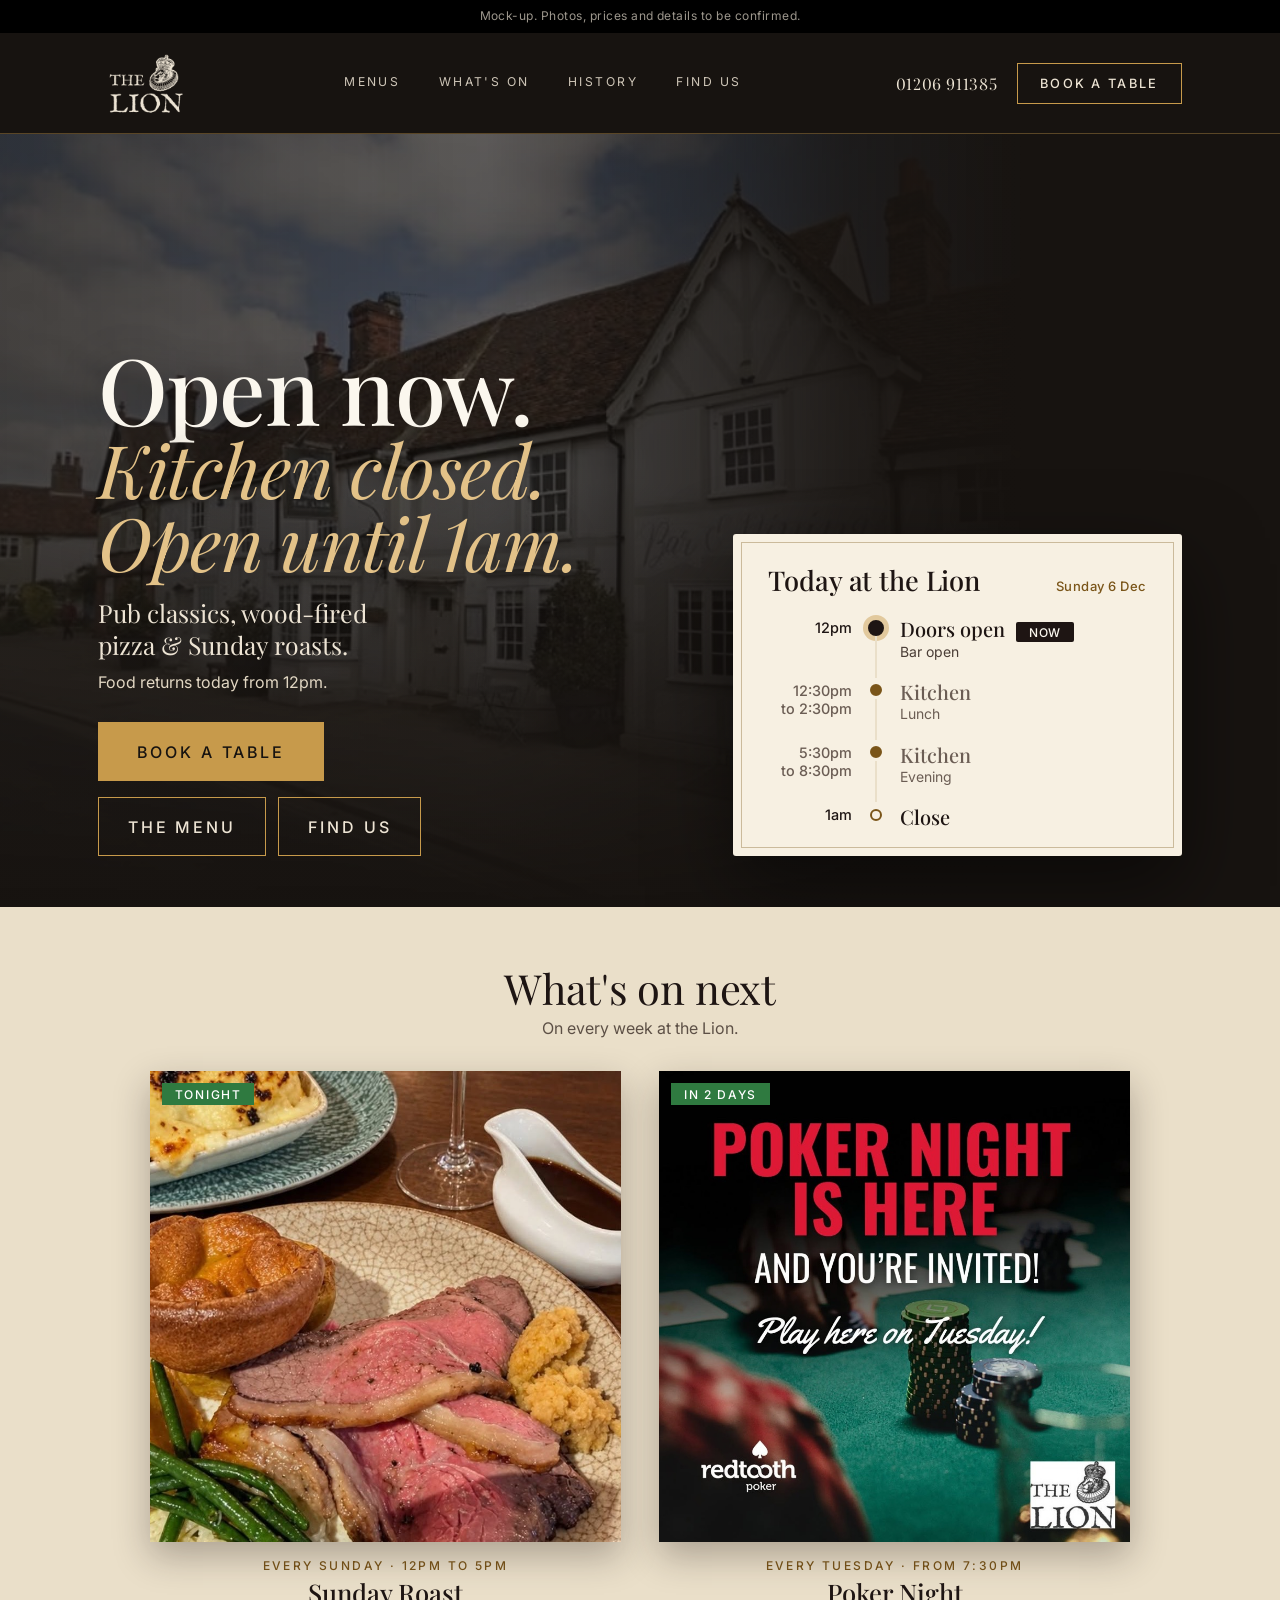
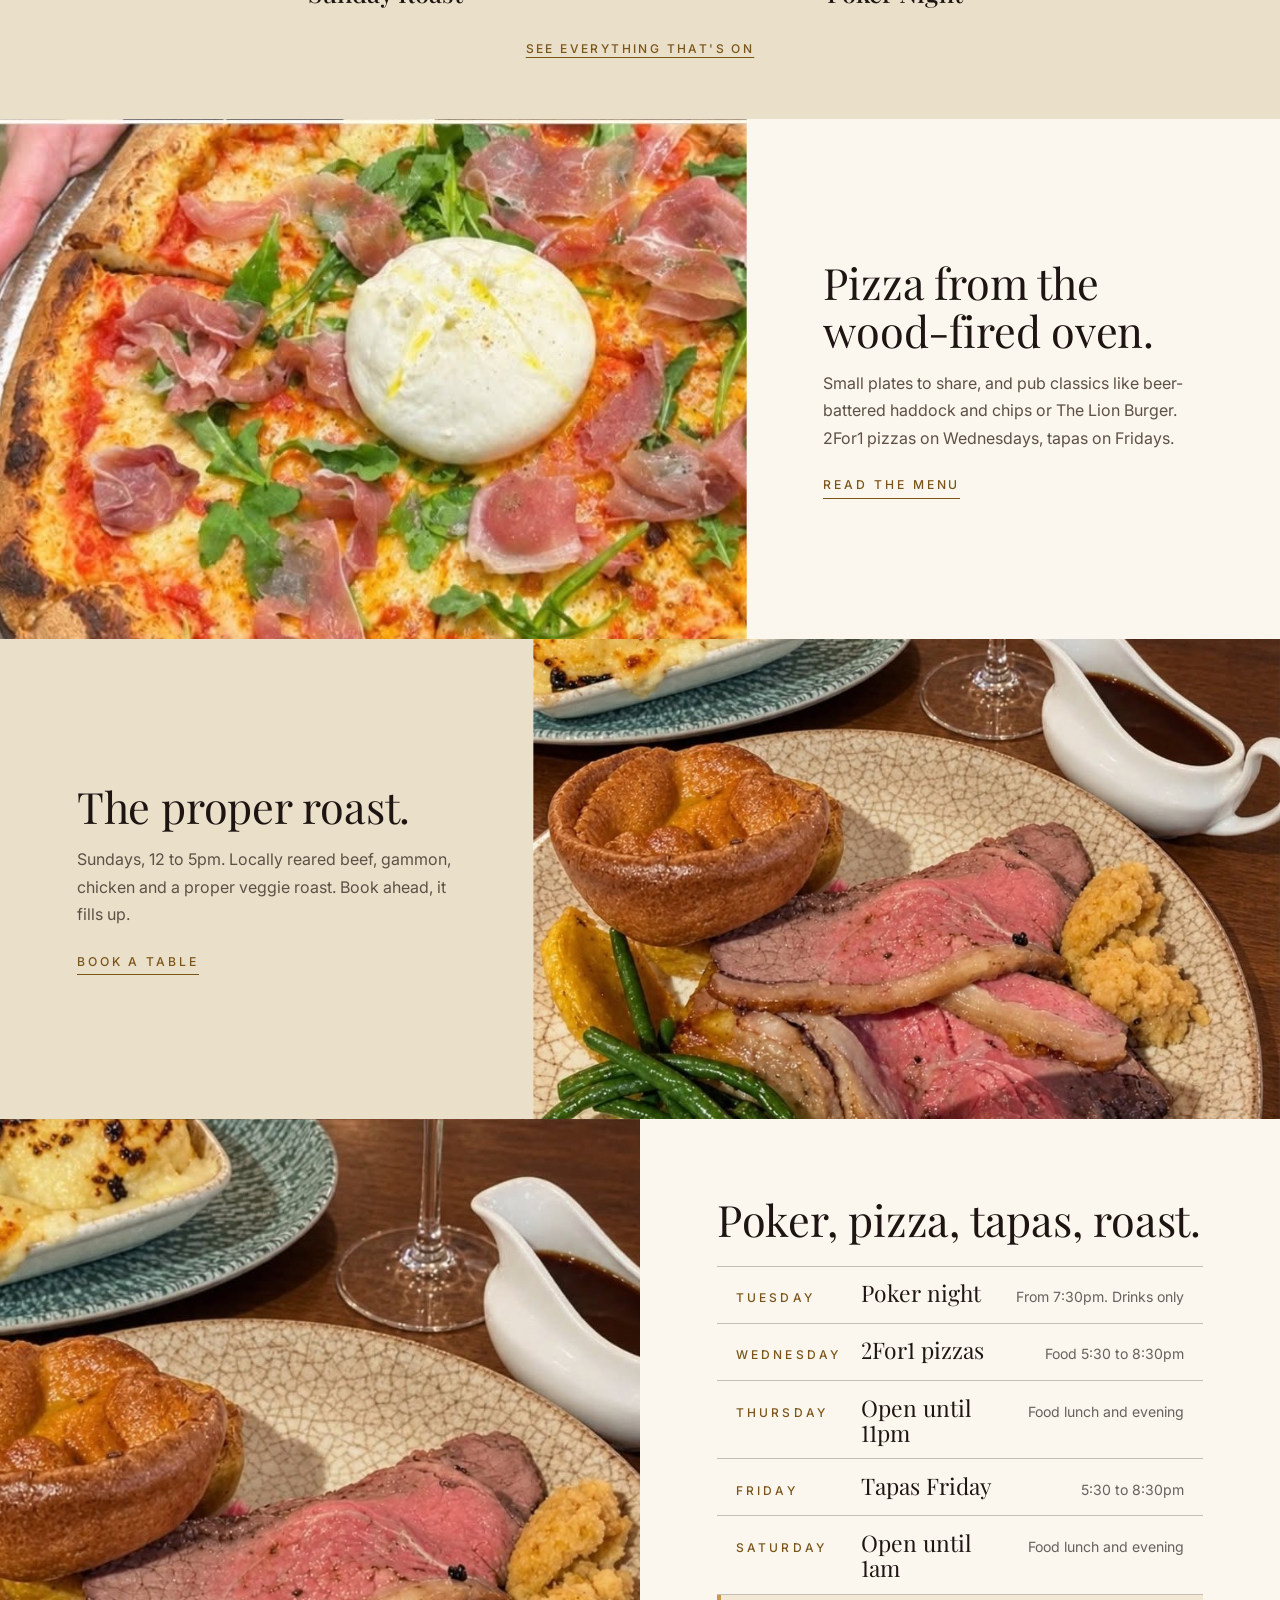
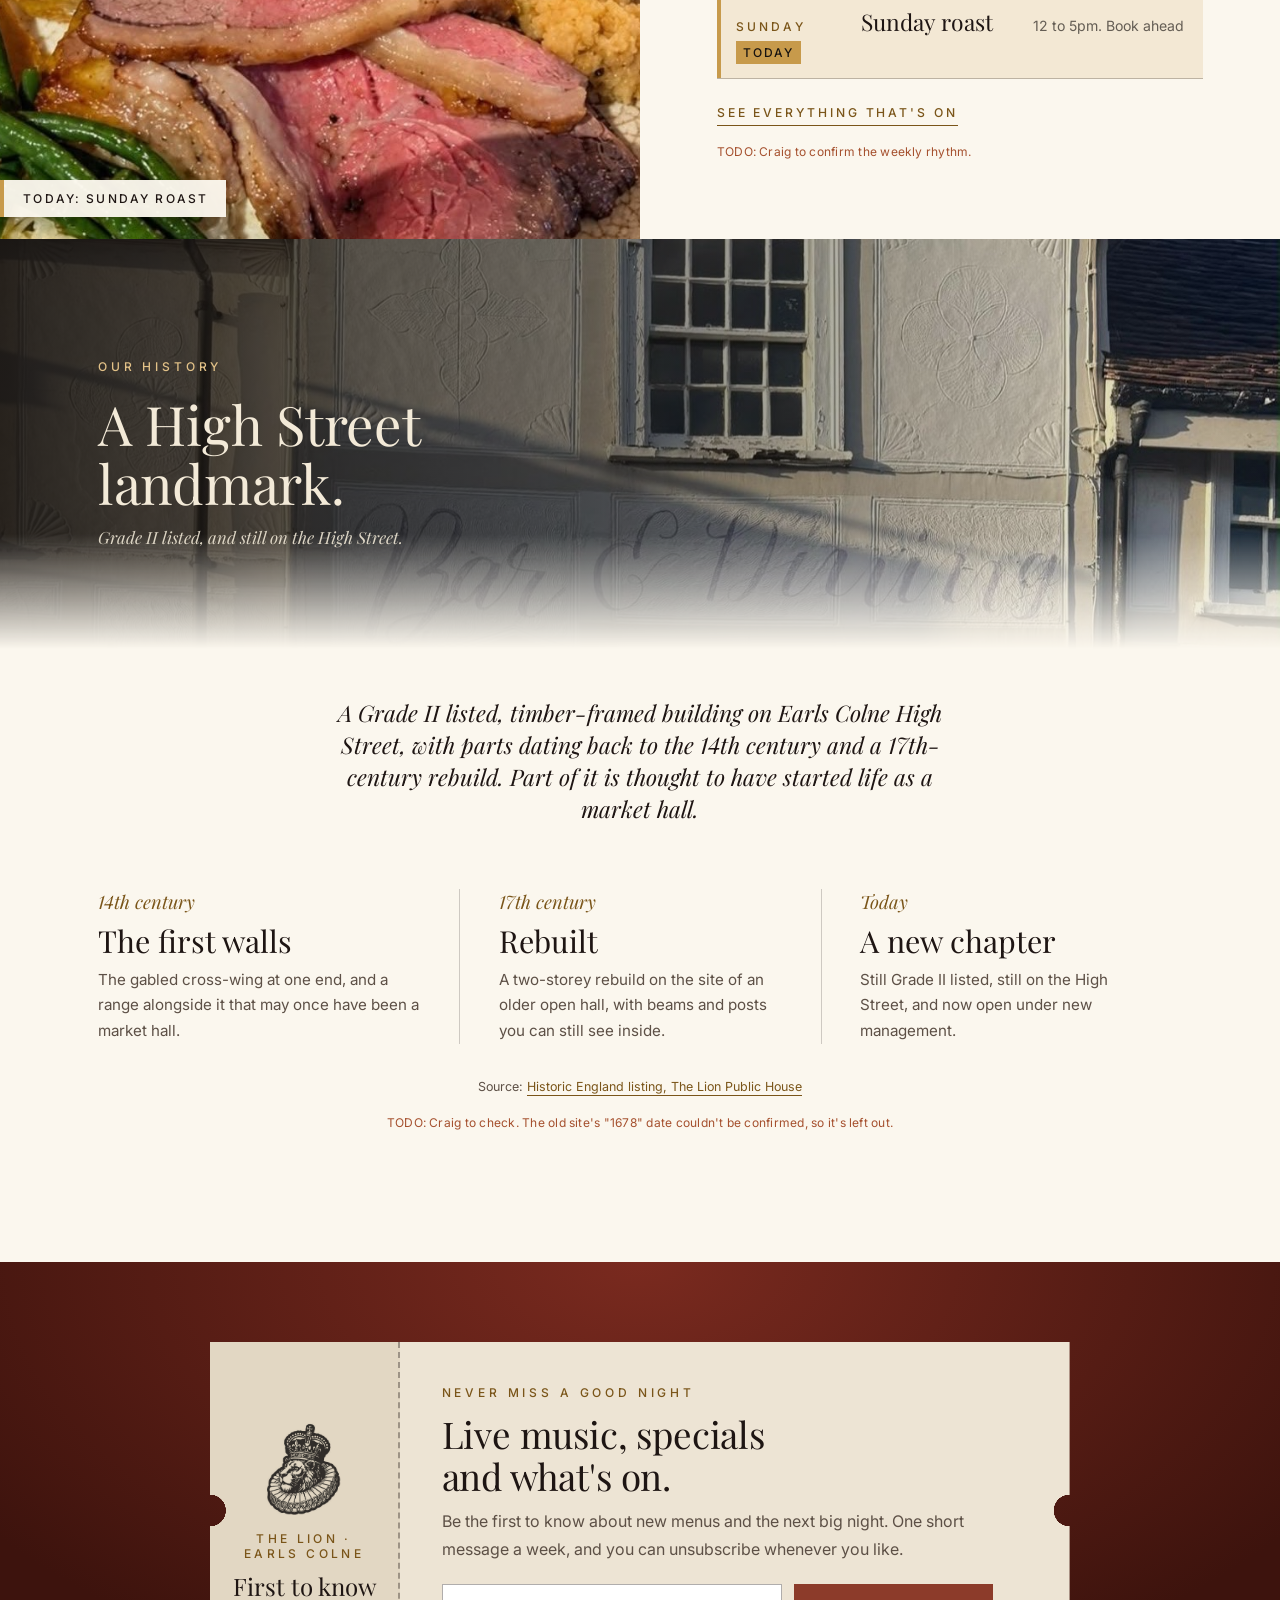
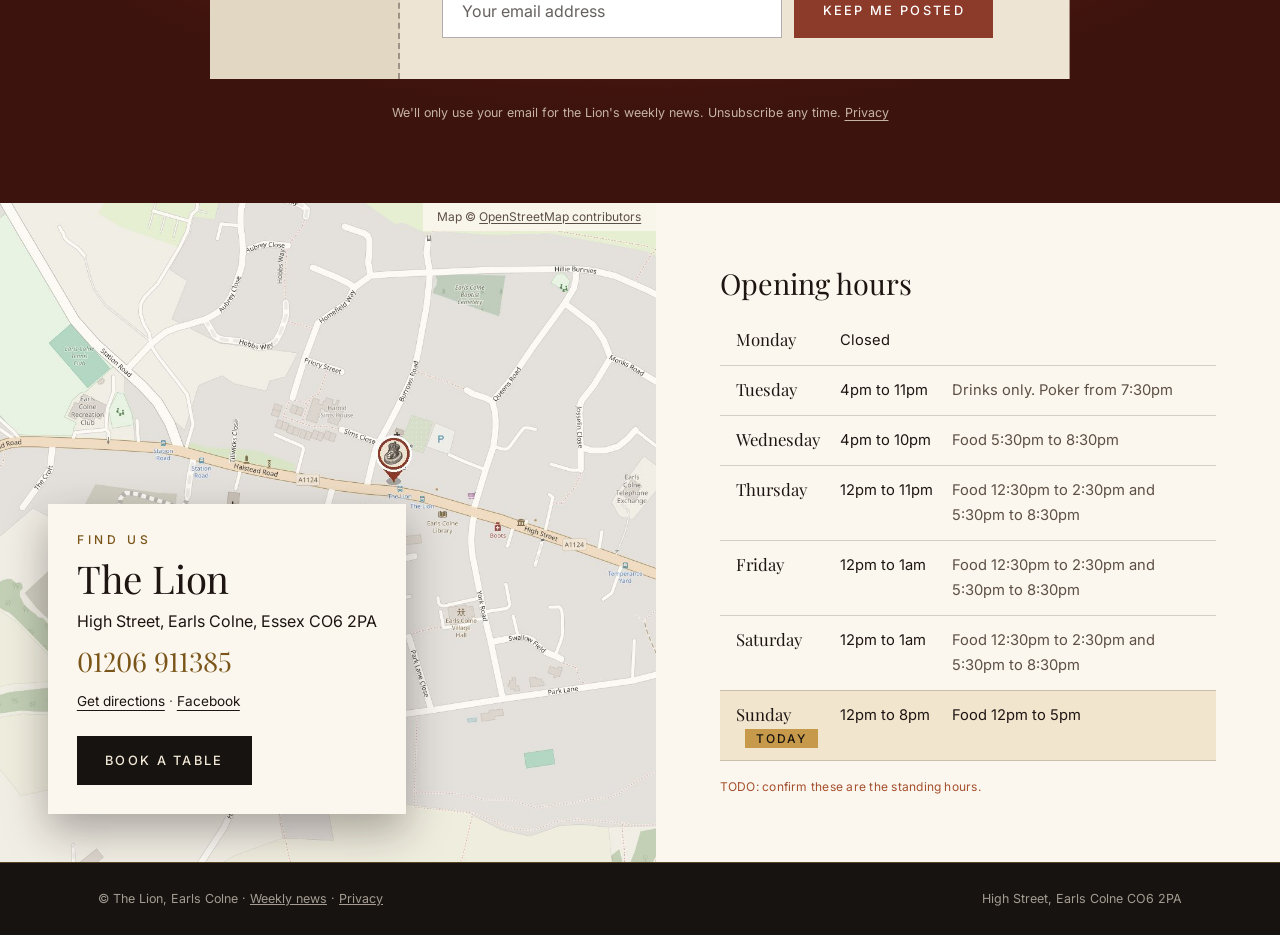
==== index.html @ af00a291 "Fonts: only loaded weights used, no faked bold or italic Co-Authored-By: Claude Sonnet 5.5 <noreply@" ====
<!DOCTYPE html>
<html lang="en-GB">
<head>
<meta charset="UTF-8">
<meta name="viewport" content="width=device-width, initial-scale=1">
<title>The Lion, Earls Colne | Pub Classics, Wood-fired Pizza & Sunday Roast</title>
<meta name="robots" content="noindex, nofollow"><!-- MOCK-UP: remove this line when the site goes live -->
<meta name="description" content="The Lion, High Street, Earls Colne. Pub classics, wood-fired pizza, small plates, Sunday roasts and live music, under new management.">
<link rel="icon" href="favicon.ico" sizes="48x48">
<link rel="icon" type="image/png" href="images/favicon-32.png" sizes="32x32">
<link rel="apple-touch-icon" href="images/apple-touch-icon.png">
<!-- Share card. The og:image URL must be absolute: change https://kevsinfield.github.io/lion-earls-colne-redesign/ to the real domain when the site goes live. -->
<meta property="og:type" content="website">
<meta property="og:site_name" content="The Lion, Earls Colne">
<meta property="og:title" content="The Lion, Earls Colne | Pub Classics, Wood-fired Pizza & Sunday Roast">
<meta property="og:description" content="The Lion, High Street, Earls Colne. Pub classics, wood-fired pizza, small plates, Sunday roasts and live music, under new management.">
<meta property="og:image" content="https://kevsinfield.github.io/lion-earls-colne-redesign/images/og.jpg">
<meta property="og:image:width" content="1200">
<meta property="og:image:height" content="630">
<meta name="twitter:card" content="summary_large_image">
<link rel="preconnect" href="https://fonts.googleapis.com">
<link rel="preconnect" href="https://fonts.gstatic.com" crossorigin>
<link href="https://fonts.googleapis.com/css2?family=Playfair+Display:ital,wght@0,400;0,500;1,400&family=Inter:wght@400;500&display=swap" rel="stylesheet">
<link rel="stylesheet" href="css/style.css?v=20261029152722">
</head>
<body>

<div class="mock">Mock-up. Photos, prices and details to be confirmed.</div>

<header id="chrome-head" data-active="home"></header>

<main id="top">

  <section class="hero today" aria-labelledby="homeT">
    <div class="hero__bg" role="img" aria-label="The Lion on the High Street, Earls Colne"></div>
    <div class="hero__wash"></div>
    <div class="wrap today__in">
      <div class="today__say">
        <p class="status say" id="status" aria-live="polite"><span class="dot" aria-hidden="true"></span><span class="say__t"><span id="sayLead">Welcome to the Lion.</span> <em id="sayEm"></em></span></p>
        <h1 id="homeT">Pub classics, wood-fired pizza <span class="nb">&amp; Sunday roasts.</span></h1>
        <p class="hero__sub" id="saySub">Small plates, ciabattas and a warm welcome. A new chapter for the village inn.</p>
        <div class="today__act">
          <a class="btn btn--gold" data-book href="#">Book a table</a>
          <span class="today__alt"><button class="btn btn--line" data-menu type="button">The menu</button><a class="btn btn--line" href="#find">Find us</a></span>
        </div>
      </div>
      <aside class="sheet" aria-labelledby="sheetT">
        <h2 id="sheetT">Today at the Lion <span id="sheetDate"></span></h2>
        <ol class="rail" id="rail"></ol>
        <p class="rail__note" id="railNote" hidden></p>
        <a class="sheet__next" id="sheetNext" href="#soon" hidden></a>
      </aside>
    </div>
  </section>

  <section class="soon" id="soon" aria-labelledby="soonT" hidden>
    <div class="wrap">
      <h2 id="soonT">What's on next</h2>
      <p class="soon__sub" id="soonSub"></p>
      <div class="soon__grid" id="soonGrid"></div>
      <a class="soon__all" href="whats-on.html">See everything that's on</a>
    </div>
  </section>

  <section class="bands" id="eat" aria-label="Food, drink and what's on">
    <article class="band">
      <div class="ph ph--img" style="background-image:url(images/pizza.jpg);background-position:center 55%" role="img" aria-label="A wood-fired pizza topped with burrata, Parma ham and rocket"></div>
      <div class="band__txt">
        <h2>Pizza from the wood-fired oven.</h2>
        <p>Small plates to share, and pub classics like beer-battered haddock and chips or The Lion Burger. 2For1 pizzas on Wednesdays, tapas on Fridays.</p>
        <button class="link link--dark" data-menu type="button">Read the menu</button>
      </div>
    </article>
    <article class="band">
      <div class="ph ph--img" style="background-image:url(images/roast.jpg);background-position:center 65%" role="img" aria-label="Sunday roast beef with a Yorkshire pudding, gravy and a glass of red wine"></div>
      <div class="band__txt">
        <h2>The proper roast.</h2>
        <p>Sundays, 12 to 5pm. Locally reared beef, gammon, chicken and a proper veggie roast. Book ahead, it fills up.</p>
        <a class="link link--dark" data-book href="#">Book a table</a>
      </div>
    </article>
    <article class="band" id="whats-on">
      <div class="ph ph--img" id="weekPhoto" style="background-image:url(images/poker-night.jpg);background-position:center 40%" role="img" aria-label="Poker night at the Lion, players around an orange poker table under the old beams"></div>
      <div class="band__txt">
        <h2>Poker, pizza, tapas, roast.</h2>
        <ol class="week__list" id="weekList"></ol>
        <a class="link link--dark" href="whats-on.html">See everything that's on</a>
        <p class="todo">TODO: Craig to confirm the weekly rhythm.</p>
      </div>
    </article>
  </section>

  <section class="history history--photo" id="history">
    <div class="strip">
      <div class="strip__bg" aria-hidden="true"></div>
      <div class="wrap strip__in">
        <p class="kicker">Our history</p>
        <h2>A High Street landmark.</h2>
        <p class="strip__tag">Grade II listed, and still on the High Street.</p>
      </div>
    </div>
    <div class="wrap">
      <p class="history__lead">A Grade II listed, timber-framed building on Earls Colne High Street, with parts dating back to the 14th century and a 17th-century rebuild. Part of it is thought to have started life as a market hall.</p>
      <ul class="trio">
        <li><span class="num">14th century</span><h3>The first walls</h3><p>The gabled cross-wing at one end, and a range alongside it that may once have been a market hall.</p></li>
        <li><span class="num">17th century</span><h3>Rebuilt</h3><p>A two-storey rebuild on the site of an older open hall, with beams and posts you can still see inside.</p></li>
        <li><span class="num">Today</span><h3>A new chapter</h3><p>Still Grade II listed, still on the High Street, and now open under new management.</p></li>
      </ul>
      <p class="history__src">Source: <a href="https://britishlistedbuildings.co.uk/101306203-the-lion-public-house-earls-colne" rel="noopener">Historic England listing, The Lion Public House</a></p>
      <p class="todo">TODO: Craig to check. The old site's "1678" date couldn't be confirmed, so it's left out.</p>
    </div>
  </section>

  <section class="join" id="join">
    <div class="wrap">
      <div class="ticket">
        <div class="ticket__stub">
          <img src="images/lion-emblem.jpg" alt="The Lion crest: a crowned lion in a ruff" width="430" height="520">
          <b>The Lion &middot; Earls Colne</b>
          <span>First to know</span>
        </div>
        <div class="ticket__main">
          <p class="kicker kicker--dark">Never miss a good night</p>
          <h2>Live music, specials<br>and what's on.</h2>
          <p>Be the first to know about new menus and the next big night. One short message a week, and you can unsubscribe whenever you like.</p>
          <form class="join__form js-join">
            <label class="sr-only" for="joinEmail">Email address</label>
            <input id="joinEmail" type="email" placeholder="Your email address" required>
            <button class="btn btn--gold" type="submit">Keep me posted</button>
            <p class="join__ok ok" hidden>Cheers. (Mock-up only, nothing has been saved.)</p>
          </form>
        </div>
      </div>
      <p class="join__fine">We'll only use your email for the Lion's weekly news. Unsubscribe any time. <a href="privacy.html">Privacy</a></p>
    </div>
  </section>

  <section class="find" id="find">
    <div class="find__map">
      <a class="find__mapimg" id="mapOpen" href="#" rel="noopener" aria-label="Open the Lion's location in Google Maps">
        <img src="images/map.jpg" alt="A map of Earls Colne with a pin on the Lion, on the High Street" width="1400" height="1100" loading="lazy">
      </a>
      <p class="find__credit">Map &copy; <a href="https://www.openstreetmap.org/copyright" rel="noopener">OpenStreetMap contributors</a></p>
      <div class="find__card">
        <p class="kicker kicker--dark">Find us</p>
        <h2>The Lion</h2>
        <address id="addr"></address>
        <p><a class="phone" id="phone" href="#"></a></p>
        <p class="find__links"><a id="mapLink" href="#" rel="noopener">Get directions</a> <span aria-hidden="true">&middot;</span> <a id="fb" href="#" rel="noopener">Facebook</a></p>
        <a class="btn btn--gold" data-book href="#">Book a table</a>
      </div>
    </div>
    <div class="find__hours">
      <h3 class="find__h">Opening hours</h3>
      <table class="hours" id="hours"></table>
      <p class="todo">TODO: confirm these are the standing hours.</p>
    </div>
  </section>
</main>

<footer class="foot">
  <div class="wrap foot__in">
    <span>&copy; The Lion, Earls Colne &middot; <a href="#join">Weekly news</a> &middot; <a href="privacy.html">Privacy</a></span>
    <span>High Street, Earls Colne CO6 2PA</span>
  </div>
</footer>

<div class="sticky" role="region" aria-label="Quick actions">
  <a class="btn btn--gold" data-book href="#">Book a table</a>
  <a class="btn btn--line" id="stickyCall" href="#find">Call us</a>
</div>

<div class="panel" id="panel" role="dialog" aria-modal="true" aria-labelledby="panelT" hidden>
  <div class="panel__box">
    <button class="panel__x" type="button" aria-label="Close menu">&times;</button>
    <header class="mast">
      <p class="mast__the" aria-hidden="true">The</p>
      <h2 class="mast__lion" id="panelT" aria-label="The Lion, Earls Colne">Lion</h2>
      <div class="mast__rule" aria-hidden="true"><span>&#9670;</span></div>
      <p class="mast__box" aria-hidden="true">Earls Colne</p>
    </header>
    <div id="menuBody"></div>
    <p class="panel__note">Please let a member of staff know if you have any dietary requirements.</p>
    <a class="btn btn--gold" data-book href="#">Book a table</a>
  </div>
</div>

<script src="js/data.js?v=20261029152722"></script>
<script src="js/bar.js?v=20261029152722"></script>
<script src="js/fx.js?v=20261029152722"></script>
<script src="js/main.js?v=20261029152722"></script>
</body>
</html>
---- css/style.css ----
:root {
  --bitumen: #171310; --oak: #221b15; --gold: #c79a4b; --gold-b: #e3c288; --bone: #ede4d4; --bone-2: #e2d7c3;
  --mute: rgba(237,228,212,.66); --line: rgba(199,154,75,.38);
  --serif: 'Playfair Display', Georgia, serif; --sans: 'Inter', system-ui, sans-serif;
  --pad: clamp(1.4rem, 5vw, 3rem); --max: 1180px;
}
*, *::before, *::after { box-sizing: border-box; margin: 0; padding: 0; }
/* Full-height numbers everywhere (Playfair defaults to old-style, where 1 looks like a capital I). !important because the `font:` shorthand elsewhere resets these. */
*, *::before, *::after { font-variant-numeric: lining-nums !important; font-feature-settings: "lnum" 1 !important; }
html { scroll-behavior: smooth; scroll-padding-top: 90px; }
body { font-family: var(--sans); background: var(--bitumen); color: var(--bone); line-height: 1.7; font-size: 1rem; -webkit-font-smoothing: antialiased; }
body.lock { overflow: hidden; }
img { max-width: 100%; display: block; }
a { color: inherit; }
button, input, select, textarea { font-family: inherit; }
.wrap { max-width: var(--max); margin: 0 auto; padding: 0 var(--pad); }
.sr-only { position: absolute; width: 1px; height: 1px; overflow: hidden; clip: rect(0,0,0,0); }
:focus-visible { outline: 2px solid var(--gold-b); outline-offset: 3px; }
h1, h2, h3 { font-family: var(--serif); font-weight: 400; line-height: 1.14; }
h2 { font-size: clamp(1.8rem, 4vw, 2.9rem); letter-spacing: -.005em; }
em { font-style: italic; color: var(--gold-b); }
.kicker { font-size: .75rem; letter-spacing: .32em; text-transform: uppercase; color: var(--gold); margin-bottom: 1.1rem; font-weight: 500; }
.kicker--dark { color: #7a5519; }
.todo { margin-top: 1rem; font-size: .75rem; color: #d98b6a; letter-spacing: .02em; }
.week .todo { color: #a5502e; }

.mock { background: #000; color: var(--mute); text-align: center; font-size: .75rem; letter-spacing: .04em; padding: .4rem var(--pad); }

/* Buttons */
.btn { display: inline-block; font: 500 .8rem var(--sans); letter-spacing: .18em; text-transform: uppercase; text-decoration: none; text-align: center; padding: 1rem 1.7rem; border: 1px solid var(--gold); cursor: pointer; transition: background .25s, color .25s; background: transparent; color: var(--bone); }
.btn--gold { background: var(--gold); color: var(--bitumen); }
.btn--gold:hover { background: var(--gold-b); border-color: var(--gold-b); }
.btn--line:hover { background: var(--gold); color: var(--bitumen); }

/* Header bar: solid, sticky, shrinks on scroll. Same on every page. */
:root { --mock-h: 27px; --bar-h: 100px; }
.bar { position: sticky; top: 0; z-index: 40; background: var(--bitumen); border-bottom: 1px solid var(--line); transition: box-shadow .3s; }
.bar.is-small { box-shadow: 0 6px 24px rgba(0,0,0,.45); }
.bar__in { display: grid; grid-template-columns: auto 1fr auto; align-items: center; gap: 1.5rem; height: var(--bar-h); transition: height .25s; }
.bar.is-small .bar__in { height: 70px; }
.bar__logo img { height: 92px; width: auto; transition: height .25s; }
.bar.is-small .bar__logo img { height: 62px; }
.bar__nav { display: flex; justify-content: center; gap: clamp(1.2rem, 3vw, 2.6rem); }
.bar__nav a { text-decoration: none; font-size: .76rem; letter-spacing: .2em; text-transform: uppercase; color: var(--bone); opacity: .85; padding: .4rem 0; border-bottom: 1px solid transparent; }
.bar__nav a:hover, .bar__nav a.on { color: var(--gold-b); opacity: 1; border-bottom-color: var(--gold); }
.bar__right { display: flex; align-items: center; gap: 1.2rem; }
.bar__tel { text-decoration: none; font: 400 1.008rem var(--serif); letter-spacing: .04em; color: var(--bone); white-space: nowrap; }
.bar__tel:hover { color: var(--gold-b); }
.bar .btn { padding: .75rem 1.4rem; }
.bar__burger { display: none; width: 46px; height: 46px; background: none; border: 1px solid var(--line); cursor: pointer; position: relative; }
.bar__burger span { position: absolute; left: 12px; right: 12px; height: 2px; background: var(--bone); transition: transform .25s, opacity .25s; }
.bar__burger span:nth-child(1) { top: 15px; } .bar__burger span:nth-child(2) { top: 22px; } .bar__burger span:nth-child(3) { top: 29px; }
.bar__burger[aria-expanded="true"] span:nth-child(1) { transform: translateY(7px) rotate(45deg); }
.bar__burger[aria-expanded="true"] span:nth-child(2) { opacity: 0; }
.bar__burger[aria-expanded="true"] span:nth-child(3) { transform: translateY(-7px) rotate(-45deg); }
.bar__drawer { display: none; border-top: 1px solid var(--line); padding: .6rem var(--pad) 1.4rem; background: var(--bitumen); }
.bar__drawer.open { display: block; }
.bar__drawer a:not(.btn) { display: block; padding: .95rem 0; border-bottom: 1px solid var(--line); text-decoration: none; font: 400 1.26rem var(--serif); }
.bar__drawer a.on { color: var(--gold-b); }
.bar__drawer .btn { display: block; margin-top: 1.1rem; }
.bar__drawer .bar__tel { display: block; padding: 1rem 0 0; text-align: center; }

/* Hero */
.hero { position: relative; display: flex; flex-direction: column; justify-content: flex-end; overflow: hidden; }
.hero__bg { position: absolute; inset: 0; background: url("../images/lion-frontage.jpg") center 38% / cover; filter: saturate(.55) brightness(.62) contrast(1.05); transform: scale(1.03); }
.hero__wash { position: absolute; inset: 0; background:
  linear-gradient(to top, rgba(11,9,7,.97) 0%, rgba(15,12,9,.75) 36%, rgba(23,19,16,.35) 62%, rgba(23,19,16,.6) 100%),
  radial-gradient(120% 90% at 50% 30%, rgba(0,0,0,0) 40%, rgba(0,0,0,.5) 100%); }
.status { display: inline-flex; align-items: center; gap: .6rem; font-size: .76rem; letter-spacing: .04em; color: var(--mute); margin-bottom: 2rem; border: 1px solid var(--line); padding: .4rem .9rem; }
.dot { width: 7px; height: 7px; border-radius: 50%; background: #8a7a68; }
.status.is-open .dot { background: #7fcf8b; box-shadow: 0 0 0 4px rgba(127,207,139,.2); }

/* Action bar (the 1-click row) */

/* Eat */
.eat { padding: clamp(4.5rem, 10vw, 8rem) 0; text-align: center; background: var(--oak); }
.eat h2 { max-width: 20ch; margin: 0 auto; }
.trio { list-style: none; display: grid; grid-template-columns: repeat(3, 1fr); gap: 0; margin: clamp(2.5rem, 6vw, 4rem) 0 2.5rem; text-align: left; }
.trio li { padding: 0 clamp(1rem, 3vw, 2.4rem); border-left: 1px solid var(--line); }
.trio li:first-child { border-left: 0; padding-left: 0; }
.num { font: italic 400 1.176rem var(--serif); color: var(--gold); }
.trio h3 { font-size: 1.9rem; margin: .4rem 0 .5rem; }
.trio p { color: var(--mute); font-size: .95rem; }
.link { background: none; border: 0; border-bottom: 1px solid var(--gold); color: var(--gold-b); font: 500 .76rem var(--sans); letter-spacing: .24em; text-transform: uppercase; padding: 0 0 .35rem; cursor: pointer; }
.link:hover { color: var(--bone); }
a.link { display: inline-block; text-decoration: none; }

/* Home page, lighter (concept B, 28 Oct 2026): a cream hero over the frontage, then full-width picture-and-text bands.
   One photo, one short line and one action per band. Keep it that way: no photo grids or galleries. */
:root { --paper: #fbf7ee; --cream: #f7f0e2; --sand: #eadfc9; --ink: #1e1513; --gold-d: #7a5519; }
.hero__bg { filter: saturate(.95) brightness(1.02); transform: none; background-position: center 30%; }
.hero__wash { background: linear-gradient(to top, rgba(247,240,226,1) 0%, rgba(247,240,226,.96) 44%, rgba(247,240,226,.88) 68%, rgba(247,240,226,.45) 90%, rgba(247,240,226,0) 100%); }

.bands { background: var(--cream); color: var(--ink); }
.band { display: grid; grid-template-columns: 1fr 1fr; min-height: 460px; }
.band:nth-child(even) .ph { order: 2; }
.band__txt { display: flex; flex-direction: column; align-items: flex-start; justify-content: center; padding: clamp(2.4rem, 6vw, 5rem) clamp(1.4rem, 6vw, 5.5rem); background: var(--paper); }
.band:nth-child(even) .band__txt { background: var(--sand); }
.band__txt h2 { margin-bottom: 1rem; }
.band__txt > p:not(.kicker):not(.todo) { color: #5d5046; max-width: 30rem; margin-bottom: 1.6rem; }
.band .kicker--dark { color: var(--gold-d); }
.link--dark { color: var(--gold-d); border-bottom-color: var(--gold-d); }
.link--dark:hover { color: var(--ink); }
.band .week__list { width: 100%; margin: .4rem 0 1.6rem; border-top-color: rgba(30,21,19,.25); }
.band .week__list li { grid-template-columns: 6.8rem 1fr auto; padding: .85rem 0; border-bottom-color: rgba(30,21,19,.25); }
.band .week .todo, .band .todo { color: #a5502e; }

/* Photo slots: warm placeholders until Craig's own photos arrive. Swap a slot for a real image with the class .ph--img and a background-image. */
.ph { position: relative; overflow: hidden; background: var(--bg, #b9895a); min-height: 320px; display: flex; align-items: flex-end; color: #fff; background-size: cover; background-position: center; }
.ph::before { content: ""; position: absolute; inset: 0; background: radial-gradient(circle at 30% 25%, rgba(255,240,205,.55), transparent 55%), radial-gradient(circle at 78% 80%, rgba(0,0,0,.35), transparent 60%); }
.ph::after { content: ""; position: absolute; inset: 0; background: linear-gradient(180deg, transparent 50%, rgba(20,12,8,.55)); }
.ph span { position: relative; z-index: 1; padding: 1rem 1.2rem; font: italic 400 1rem var(--serif); }
.ph span b { display: block; font: 500 .75rem var(--sans); letter-spacing: .22em; text-transform: uppercase; opacity: .85; margin-bottom: .15rem; }
.ph--oven { --bg: #b4501f; } .ph--roast { --bg: #8a5a34; } .ph--night { --bg: #5a3a5c; }
.ph--img::before, .ph--img::after, .ph--img span { display: none; }

/* History */
.history { padding: clamp(4.5rem, 10vw, 8rem) 0; text-align: center; background: var(--paper); color: var(--ink); }
.history .kicker { color: var(--gold-d); }
.history .trio li { border-left-color: rgba(30,21,19,.2); }
.history .trio p { color: #5d5046; }
.history .num { color: var(--gold-d); }
.history__lead { max-width: 38rem; margin: 1.4rem auto 0; font: italic 400 clamp(1.092rem, 2.18vw, 1.428rem)/1.4 var(--serif); color: var(--ink); }
.history .trio { margin-bottom: 2rem; }
.history .num { font-size: 1.15rem; }
.history__src { font-size: .78rem; color: #5d5046; }
.history__src a { color: var(--gold-d); text-underline-offset: 4px; }
.history .todo { color: #a5502e; }

/* Week (bone) */
.week { background: var(--bone); color: var(--bitumen); padding: clamp(4.5rem, 10vw, 8rem) 0; }
.week__in { display: grid; grid-template-columns: .9fr 1.3fr; gap: clamp(2rem, 6vw, 5rem); align-items: start; }
.week__list { list-style: none; border-top: 1px solid rgba(23,19,16,.25); }
.week__list li { display: grid; grid-template-columns: 8.5rem 1fr auto; gap: 1rem; align-items: baseline; padding: 1.15rem 0; border-bottom: 1px solid rgba(23,19,16,.25); }
.wk__d { font-size: .75rem; letter-spacing: .26em; text-transform: uppercase; color: #7a5519; font-weight: 500; }
.week__list strong { font: 400 1.428rem/1.1 var(--serif); }
.wk__n { font-size: .88rem; color: rgba(23,19,16,.65); text-align: right; }

/* Join */

/* Find */
address { font-style: normal; color: var(--mute); margin: 1rem 0 .4rem; }
.phone { font: 400 1.68rem var(--serif); text-decoration: none; color: var(--gold-b); }
.hours { width: 100%; border-collapse: collapse; }
.hours th, .hours td { text-align: left; padding: .7rem 0; border-bottom: 1px solid var(--line); font-size: .92rem; font-weight: 400; vertical-align: top; }
.hours th { width: 7.5rem; font: 400 1.05rem var(--serif); }
.hours td:nth-child(2) { white-space: nowrap; padding-right: 1rem; }
.hours td:last-child { color: var(--mute); }

.foot { padding: 1.6rem 0; font-size: .78rem; color: var(--mute); border-top: 1px solid var(--line); }
.foot__in { display: flex; justify-content: space-between; gap: 1rem; flex-wrap: wrap; }

/* Menu panel */
.panel { position: fixed; inset: 0; z-index: 50; background: rgba(8,6,4,.78); display: flex; align-items: flex-end; justify-content: center; }
.panel[hidden] { display: none; }
.panel__box { position: relative; width: min(660px, 100%); max-height: 90vh; overflow-y: auto; background: var(--bone); color: var(--bitumen); padding: 2.4rem var(--pad) 2.4rem; animation: up .3s ease-out; }
@keyframes up { from { transform: translateY(40px); opacity: 0; } }
.panel__x { position: absolute; top: .7rem; right: 1rem; width: 44px; height: 44px; font-size: 2rem; line-height: 1; background: none; border: 0; cursor: pointer; color: var(--bitumen); }
.panel .todo { color: #a5502e; }
.panel h3 { font: italic 400 1.26rem var(--serif); margin: 2rem 0 .3rem; padding-bottom: .4rem; border-bottom: 1px solid rgba(23,19,16,.3); color: #7a5519; }
.mast { text-align: center; padding-top: .6rem; }
.mast__the { font: 500 .75rem var(--serif); letter-spacing: .4em; text-indent: .4em; text-transform: uppercase; }
.mast__lion { font: 500 clamp(2.856rem, 10.92vw, 3.864rem)/.9 var(--serif); letter-spacing: .05em; text-indent: .05em; text-transform: uppercase; }
.mast__rule { display: flex; align-items: center; justify-content: center; gap: .7rem; max-width: 270px; margin: .7rem auto 1rem; font-size: 1rem; line-height: 1; }
.mast__rule::before, .mast__rule::after { content: ""; flex: 1; height: 1px; background: var(--bitumen); }
.mast__box { display: inline-block; border: 1px solid var(--bitumen); padding: .5rem 1.7rem; font: 500 .75rem var(--sans); letter-spacing: .3em; text-indent: .3em; text-transform: uppercase; }
.panel .menu h3 { display: flex; align-items: center; gap: 1rem; font: 500 0.882rem var(--serif); letter-spacing: .3em; text-transform: uppercase; color: var(--bitumen); border: 0; padding: 0; margin: 1.8rem 0 .4rem; }
.panel .menu h3::before, .panel .menu h3::after { content: ""; flex: 1; height: 1px; background: rgba(23,19,16,.3); }
.panel .menu .menu__title { display: block; text-align: center; font: 500 1.344rem var(--serif); letter-spacing: .08em; margin: 1.8rem 0 .2rem; }
.panel .menu .menu__title::before, .panel .menu .menu__title::after { display: none; }
.menu__sub, .menu__intro, .menu__note { text-align: center; }
.tabs { display: flex; justify-content: center; gap: .5rem; flex-wrap: wrap; margin: 1.4rem 0 .2rem; }
.tab { background: none; border: 1px solid rgba(23,19,16,.35); color: var(--bitumen); font: 500 .75rem var(--sans); letter-spacing: .16em; text-transform: uppercase; padding: .6rem 1rem; cursor: pointer; }
.tab.on { background: var(--bitumen); color: var(--bone); border-color: var(--bitumen); }
.tab--now::after { content: ""; display: inline-block; width: 6px; height: 6px; margin-left: .5rem; border-radius: 50%; background: #2f7a40; vertical-align: middle; }
.tabs { flex-wrap: nowrap; overflow-x: auto; justify-content: flex-start; scrollbar-width: none; }
.tabs::-webkit-scrollbar { display: none; }
.tab { flex: none; }
@media (min-width: 560px) { .tabs { justify-content: center; } }
.menu__hint { text-align: center; font-size: .75rem; letter-spacing: .06em; color: rgba(23,19,16,.5); margin-top: .5rem; }
.menu__acts { display: flex; align-items: center; justify-content: center; gap: 1.2rem; flex-wrap: wrap; margin-top: 1.1rem; }
.btn--sm { padding: .65rem 1.1rem; font-size: .75rem; }
.panel .menu__acts .btn--line { color: var(--bitumen); border-color: #7a5519; }
.panel .menu__acts .btn--line:hover { background: var(--bitumen); color: var(--bone); border-color: var(--bitumen); }
.menu__full { font: 500 .75rem var(--sans); letter-spacing: .2em; text-transform: uppercase; color: #7a5519; text-underline-offset: 4px; }
.menu__jump { display: flex; gap: .4rem; flex-wrap: wrap; justify-content: center; margin-top: 1.1rem; }
.menu__jump button { background: none; border: 0; border-bottom: 1px solid rgba(138,100,36,.5); color: #7a5519; font: 500 .75rem var(--sans); letter-spacing: .16em; text-transform: uppercase; padding: .2rem .3rem; margin: 0 .3rem; cursor: pointer; }
.menu__jump button:hover { color: var(--bitumen); }
.menu[hidden] { display: none; }
.menu__note { font: italic 400 .95rem/1.5 var(--serif); color: rgba(23,19,16,.78); margin: .7rem 0 .3rem; }
.menu__foot { margin-top: 1.6rem; font-size: .75rem; letter-spacing: .06em; color: rgba(23,19,16,.55); }
.menu__sub, .menu__intro { font: italic 400 1.05rem/1.5 var(--serif); color: rgba(23,19,16,.78); margin-top: .8rem; }
.dish { display: flex; justify-content: space-between; gap: 1rem; padding: .7rem 0 .1rem; }
.dish strong { display: block; font: 500 1.05rem/1.2 var(--serif); }
.dish__d { display: block; font-size: .86rem; color: rgba(23,19,16,.62); }
.dish__label { display: block; font: 500 .75rem var(--sans); font-style: normal; letter-spacing: .2em; text-transform: uppercase; color: #7a5519; }
.dish__tag { display: inline-block; margin-left: .5rem; font: 500 .75rem var(--sans); letter-spacing: .12em; text-transform: uppercase; border: 1px solid rgba(23,19,16,.4); padding: .05rem .4rem; vertical-align: middle; }
.dish__p { font: 500 1.008rem var(--serif); white-space: nowrap; }
.offer { margin-top: 2rem; border: 1px solid var(--bitumen); padding: 1.1rem; text-align: center; }
.offer__t { display: block; font: 500 .75rem var(--sans); letter-spacing: .24em; text-transform: uppercase; color: #7a5519; }
.offer strong { display: block; font: 400 1.344rem var(--serif); margin: .2rem 0; }
.offer__d { color: rgba(23,19,16,.65); }
.panel__note { margin: 2rem 0 1.4rem; font-size: .78rem; color: rgba(23,19,16,.6); }
.panel .btn--gold { width: 100%; }

.sticky { display: none; }

@media (max-width: 880px) {
  :root { --bar-h: 64px; }
  .bar__in { grid-template-columns: 1fr auto; height: var(--bar-h); gap: .5rem; }
  .bar.is-small .bar__in { height: var(--bar-h); }
  .bar__logo img, .bar.is-small .bar__logo img { height: 58px; }
  .bar__nav, .bar__right { display: none; }
  .bar__burger { display: block; }
  .status { margin-bottom: 1rem; font-size: .75rem; }
  .mock { font-size: .75rem; }
  .trio { grid-template-columns: 1fr; gap: 2rem; }
  .trio li, .trio li:first-child { border-left: 0; padding: 0 0 0 0; border-top: 1px solid var(--line); padding-top: 1.4rem; }
  .week__in { grid-template-columns: 1fr; }
  .band { grid-template-columns: 1fr; min-height: 0; }
  .band:nth-child(even) .ph { order: 0; }
  .ph { min-height: 240px; }
  .band .week__list li { grid-template-columns: 1fr auto; }
  .week__list li { grid-template-columns: 1fr auto; row-gap: .1rem; }
  .wk__d { grid-column: 1 / -1; }
  body { padding-bottom: 74px; }
  .sticky { display: grid; grid-template-columns: 1.3fr 1fr; gap: .6rem; position: fixed; left: 0; right: 0; bottom: 0; z-index: 30; padding: .7rem var(--pad); background: rgba(23,19,16,.97); border-top: 1px solid var(--line); transform: translateY(110%); transition: transform .25s; }
  .sticky.show { transform: none; }
  .sticky .btn { padding: .85rem .5rem; }
}
/* Small touches (28 Oct 2026). Scroll effects live in js/fx.js; the page works the same without them. */
.skip { position: absolute; left: -999px; top: 0; z-index: 100; background: #f3ead8; color: #171310; padding: .8rem 1.2rem; font: 500 .8rem var(--sans); letter-spacing: .12em; text-transform: uppercase; text-decoration: none; }
.skip:focus { left: 1rem; top: 1rem; }
.bar__progress { position: absolute; left: 0; right: 0; bottom: -1px; height: 2px; background: var(--gold); transform-origin: 0 50%; transform: scaleX(0); pointer-events: none; }
.status.is-open .dot { animation: pulse 2.6s ease-out infinite; }
@keyframes pulse { 0% { box-shadow: 0 0 0 0 rgba(127,207,139,.55); } 70%, 100% { box-shadow: 0 0 0 9px rgba(127,207,139,0); } }
.fx .hero__bg { top: -60px; translate: 0 var(--py, 0px); animation: drift 24s ease-out both; }
@keyframes drift { from { scale: 1.04; } to { scale: 1; } }
.fx .rv { opacity: 0; translate: 0 18px; transition: opacity .75s ease, translate .75s cubic-bezier(.22,.61,.36,1); transition-delay: var(--rd, 0s); }
.fx .rv.in { opacity: 1; translate: 0 0; }
.fx .rv--photo { translate: 0 0; clip-path: inset(8% 0 0 0); transition: opacity .9s ease, clip-path 1.1s cubic-bezier(.22,.61,.36,1); }
.fx .rv--photo.in { clip-path: inset(0); }
@media (max-width: 700px) { .br-d { display: none; } }
@media (max-width: 880px) {
  .find__card .btn { display: none; }  /* the sticky Book bar is already on screen */
  /* Bigger thumb targets without changing the layout: an invisible halo around small links */
  .soon__all, .link, .history__src a, .join__fine a, .find__card a:not(.btn), .find__credit a, .foot a, .phone { position: relative; }
  .soon__all::after, .link::after, .history__src a::after, .join__fine a::after, .find__card a:not(.btn)::after, .find__credit a::after, .foot a::after, .phone::after { content: ""; position: absolute; inset: -14px -8px; }
}
@media (prefers-reduced-motion: reduce) { * { animation: none !important; transition: none !important; scroll-behavior: auto !important; } }

/* "What's on next": the next one or two events as big posters on sand, straight under the buttons row (concept B, 28 Oct 2026).
   Max two posters on purpose: a pointer to the next nights, not a gallery. */
.soon { background: var(--sand); color: var(--ink); padding: clamp(2.2rem, 5vw, 3.6rem) 0; text-align: center; }
.soon[hidden] { display: none; }
.soon h2 { font: 400 clamp(1.8rem, 3.4vw, 2.6rem)/1.1 var(--serif); margin-bottom: .3rem; }
.soon__sub { color: #5d5046; margin-bottom: 1.8rem; }
.soon__grid { display: grid; grid-template-columns: 1fr 1fr; gap: clamp(1.2rem, 3vw, 2.4rem); max-width: 980px; margin: 0 auto; }
.soon__grid--1 { grid-template-columns: minmax(0, 480px); justify-content: center; }
.soon__card { display: block; text-decoration: none; color: inherit; }
.soon__pic { position: relative; box-shadow: 0 14px 34px rgba(30,21,19,.3); transition: transform .25s, box-shadow .25s; }
.soon__card:hover .soon__pic { transform: translateY(-5px); box-shadow: 0 20px 44px rgba(30,21,19,.35); }
.soon__pic img, .soon__noimg { width: 100%; aspect-ratio: 1 / 1; object-fit: cover; display: block; }
.soon__noimg { display: flex; align-items: center; justify-content: center; text-align: center; padding: 1.4rem; background: radial-gradient(90% 80% at 50% 35%, rgba(199,154,75,.3), transparent 70%), #1b1511; color: var(--bone); font: 500 clamp(1.5rem, 3vw, 2.2rem)/1.15 var(--serif); }
.soon__chip { position: absolute; top: 12px; left: 12px; background: #2f7a40; color: #fff; font: 500 .75rem var(--sans); letter-spacing: .14em; text-transform: uppercase; padding: .22rem .6rem; }
.soon__when { display: block; margin-top: 1rem; font: 500 .75rem var(--sans); letter-spacing: .2em; text-transform: uppercase; color: var(--gold-d); }
.soon__card h3 { font: 500 1.6rem/1.1 var(--serif); margin: .3rem 0 .4rem; }
.soon__more { font: 500 .75rem var(--sans); letter-spacing: .18em; text-transform: uppercase; color: var(--gold-d); border-bottom: 1px solid var(--gold-d); }
.soon__all { display: inline-block; margin-top: 1.8rem; font: 500 .75rem var(--sans); letter-spacing: .2em; text-transform: uppercase; color: var(--gold-d); text-underline-offset: 4px; }
@media (max-width: 880px) {
  .soon__grid, .soon__grid--1 { grid-template-columns: minmax(0, 420px); justify-content: center; gap: 1.8rem; }
  .soon__card h3 { font-size: 1.4rem; }
}



/* Today's row in the opening hours */
.hours tr.is-today { background: rgba(199,154,75,.14); }
.hours tr.is-today th, .hours tr.is-today td { color: var(--bone); border-bottom-color: rgba(199,154,75,.5); }
.hours tr.is-today th { padding-left: .6rem; }
.hours tr.is-today td:last-child { padding-right: .6rem; }
.hours__today { display: inline-block; margin-left: .6rem; font: 500 .75rem var(--sans); letter-spacing: .14em; text-transform: uppercase; background: var(--gold); color: var(--bitumen); padding: .14rem .45rem; vertical-align: middle; }
.soon__card h3 { text-decoration: underline; text-decoration-color: transparent; text-underline-offset: 5px; transition: text-decoration-color .2s; }
.soon__card:hover h3 { text-decoration-color: var(--gold-d); }

/* Newsletter sign-up as an "admit one" style ticket on deep red (sign-up concept 4, 28 Oct 2026). The stub says "First to know".
   The crest is cut from the Lion's logo, wording removed. */
.join { padding: clamp(3rem, 7vw, 5rem) 0; background: radial-gradient(90% 120% at 50% 0%, #7a2a1f, #3d130d 70%); }
.ticket { display: grid; grid-template-columns: 190px 1fr; max-width: 860px; margin: 0 auto; background: var(--bone); color: var(--ink); text-align: left; filter: drop-shadow(0 18px 30px rgba(0,0,0,.45));
  -webkit-mask: radial-gradient(circle 16px at 0 50%, transparent 98%, #000) left / 51% 100% no-repeat, radial-gradient(circle 16px at 100% 50%, transparent 98%, #000) right / 51% 100% no-repeat;
  mask: radial-gradient(circle 16px at 0 50%, transparent 98%, #000) left / 51% 100% no-repeat, radial-gradient(circle 16px at 100% 50%, transparent 98%, #000) right / 51% 100% no-repeat; }
.ticket__stub { border-right: 2px dashed rgba(30,21,19,.35); padding: 1.6rem 1rem; text-align: center; display: flex; flex-direction: column; align-items: center; justify-content: center; gap: .8rem; background: var(--bone-2); }
.ticket__stub img { height: 96px; width: auto; mix-blend-mode: multiply; }
.ticket__stub b { font: 500 .75rem var(--sans); letter-spacing: .28em; text-transform: uppercase; color: var(--gold-d); }
.ticket__stub span { font: 400 1.5rem/1.05 var(--serif); }
.ticket__main { padding: clamp(1.6rem, 4vw, 2.6rem); }
.ticket__main .kicker { margin-bottom: .6rem; }
.ticket__main h2 { font-size: clamp(1.6rem, 3vw, 2.3rem); }
.ticket__main > p:not(.kicker) { margin-top: .7rem; color: #5d5046; }
.join__form { display: flex; flex-wrap: wrap; gap: .8rem; margin-top: 1.3rem; }
.join__form input { flex: 1 1 220px; max-width: 340px; padding: 1rem 1.2rem; background: #fff; border: 1px solid rgba(30,21,19,.35); color: var(--ink); font: 1rem var(--sans); }
.join__form input::placeholder { color: rgba(30,21,19,.68); }
.join .btn--gold { background: #8c3b2a; border-color: #8c3b2a; color: #fff; }
.join .btn--gold:hover { background: #a24632; border-color: #a24632; }
.join__ok { flex-basis: 100%; color: #2d5a36; margin: 0; }
.join__fine { text-align: center; margin-top: 1.4rem; font-size: .78rem; color: rgba(243,234,216,.75); }
.join__fine a { color: inherit; text-underline-offset: 3px; }
@media (max-width: 880px) {
  .ticket { grid-template-columns: 1fr; -webkit-mask: none; mask: none; }
  .ticket__stub { border-right: 0; border-bottom: 2px dashed rgba(30,21,19,.35); flex-direction: row; justify-content: center; padding: 1rem; }
  .ticket__stub img { height: 64px; }
  .ticket__stub b { display: none; }
  .ticket__stub span { font-size: 1.4rem; }
}

/* "Our history" opens with a wide photo of the building with a clean edge at the top that melts into the cream at the bottom only (28 Oct 2026, Kev's choice B with a soft bleed).
   The photo is a crop of the Lion's Facebook cover photo (images/lion-front.jpg): the pargeted plasterwork and the painted Bar & Dining lettering. Swap the .strip__bg url if we get a better one. */
.history--photo { padding-top: 0; }
.strip { position: relative; min-height: clamp(290px, 40vw, 410px); display: flex; align-items: center; margin-bottom: clamp(1.6rem, 4vw, 3rem); text-align: left; }
.strip__bg { position: absolute; inset: 0; background: #2b2118 url("../images/lion-front.jpg") center 74% / cover;
  -webkit-mask-image: linear-gradient(to bottom, #000 0, #000 72%, transparent 100%);
  mask-image: linear-gradient(to bottom, #000 0, #000 72%, transparent 100%); }
.strip__bg::after { content: ""; position: absolute; inset: 0; background: linear-gradient(90deg, rgba(23,19,16,.9), rgba(23,19,16,.55) 45%, rgba(23,19,16,.12) 85%); }
.strip__in { position: relative; width: 100%; padding-top: 1rem; }
.strip .kicker { color: var(--gold-b); }
.strip h2 { color: #f3ead8; font-size: clamp(2rem, 4.4vw, 3.4rem); line-height: 1.08; max-width: 14ch; }
.strip__tag { margin-top: .8rem; font: italic 1.05rem var(--serif); color: rgba(243,234,216,.88); }
.history--photo .history__lead { margin-top: 0; }
@media (max-width: 880px) { .strip { min-height: 260px; } }

/* The week band: photo follows the day, today's row is picked out */
.ph__day { position: absolute; left: 0; bottom: 1.4rem; z-index: 2; background: rgba(251,247,238,.96); color: var(--ink); font: 500 .75rem var(--sans); letter-spacing: .18em; text-transform: uppercase; padding: .7rem 1.1rem .7rem 1.2rem; border-left: 4px solid var(--gold); box-shadow: 0 6px 18px rgba(0,0,0,.25); }
.week__list li.is-today { background: rgba(199,154,75,.16); box-shadow: inset 4px 0 0 var(--gold); padding-left: .8rem; }
.week__list li.is-today .wk__d::after { content: "Today"; display: block; margin-top: .25rem; color: var(--bitumen); background: var(--gold); font-size: .75rem; letter-spacing: .14em; padding: .1rem .45rem; width: max-content; }

/* Find us: a map behind the details card, hours on light cream beside it (Find us concept 1 with a map, 28 Oct 2026).
   The map is a still picture (images/map.jpg) made once from OpenStreetMap tiles, so nothing is loaded from other sites
   and no cookies are set. Credit line is required by OpenStreetMap's licence. */
.find { display: grid; grid-template-columns: 1.05fr 1fr; background: var(--paper); color: var(--ink); min-height: 560px; }
.find__map { position: relative; min-height: 460px; background: #e9e1cf; overflow: hidden; }
.find__mapimg { position: absolute; inset: 0; display: block; }
.find__mapimg img { width: 100%; height: 100%; object-fit: cover; object-position: 60% 40%; display: block; }
.find__credit { position: absolute; right: 0; top: 0; background: rgba(251,247,238,.9); font-size: .75rem; padding: .25rem .6rem; color: #5d5046; z-index: 2; }
.find__credit a { color: inherit; text-underline-offset: 2px; }
.find__card { position: absolute; left: clamp(1rem, 4vw, 3rem); bottom: clamp(1rem, 4vw, 3rem); max-width: 380px; background: var(--paper); padding: 1.6rem 1.8rem 1.8rem; box-shadow: 0 16px 40px rgba(30,21,19,.35); z-index: 2; }
.find__card .kicker { margin-bottom: .5rem; }
.find__card h2 { font-size: 2.4rem; line-height: 1.05; margin-bottom: .6rem; color: var(--ink); }
.find__card address { color: var(--ink); margin: .2rem 0 .5rem; font-size: 1rem; }
.find__card .phone { color: var(--gold-d); }
.find__links { margin: .6rem 0 1.4rem; font-size: .85rem; color: #5d5046; }
.find__links a { color: var(--ink); text-underline-offset: 4px; }
.find__card .btn--gold { background: var(--bitumen); border-color: var(--bitumen); color: #f3ead8; }
.find__card .btn--gold:hover { background: #2b2118; }
.find__hours { padding: clamp(2rem, 5vw, 4rem); display: flex; flex-direction: column; justify-content: center; }
.find__h { font-size: 1.8rem; margin-bottom: 1rem; color: var(--ink); }
.find .hours th, .find .hours td { border-bottom-color: rgba(30,21,19,.18); padding: .75rem 0; }
.find .hours td:nth-child(2) { padding-right: 1.2rem; }
.find .hours td:last-child { color: #5d5046; }
.find .hours tr.is-today { background: rgba(199,154,75,.2); }
.find .hours tr.is-today th, .find .hours tr.is-today td { color: var(--ink); border-bottom-color: rgba(30,21,19,.18); }
.find .hours tr.is-today td:last-child { color: var(--ink); }
.find .todo { color: #a5502e; }
@media (max-width: 880px) {
  .find { grid-template-columns: 1fr; }
  .find__map { min-height: 0; }
  .find__mapimg { position: relative; height: 260px; }
  .find__card { position: relative; left: auto; bottom: auto; max-width: none; margin: -3rem 1rem 1rem; }
}

/* Opening hours on a phone (29 Oct 2026, Impeccable pass): one row per day, hours beside the day, kitchen times underneath, instead of a three-column table that wrapped into 8 short lines. */
@media (max-width: 600px) {
  .hours, .hours tbody { display: block; }
  .hours tr { display: grid; grid-template-columns: 1fr auto; column-gap: 1rem; align-items: baseline; padding: .8rem 0; border-bottom: 1px solid var(--line); }
  .hours th, .hours td, .find .hours th, .find .hours td { border-bottom: 0; padding: 0; }
  .hours td:nth-child(2), .find .hours td:nth-child(2) { padding-right: 0; text-align: right; }
  .hours td:last-child, .find .hours td:last-child { grid-column: 1 / -1; margin-top: .2rem; font-size: .88rem; line-height: 1.4; }
  .find .hours tr { border-bottom-color: rgba(30,21,19,.18); }
  .hours tr.is-today { padding-left: .6rem; padding-right: .6rem; border-bottom-color: rgba(199,154,75,.5); }
  .find .hours tr.is-today { border-bottom-color: rgba(30,21,19,.18); }
  .hours tr.is-today th, .hours tr.is-today td:last-child { padding-left: 0; padding-right: 0; }
}

/* Today at the Lion hero (29 Oct 2026, Impeccable pass 2): one big live line, today's timeline beside it. Replaces the old hero and four-tile action strip. */
.today { min-height: max(620px, calc(100svh - var(--mock-h, 34px) - var(--bar-h, 100px))); }
.today .hero__bg { filter: saturate(.8) brightness(.85); background-position: 38% 40%; }
.today .hero__wash { background: linear-gradient(90deg, rgba(23,19,16,.72) 0%, rgba(23,19,16,.58) 38%, rgba(23,19,16,.92) 66%, #171310 80%), linear-gradient(0deg, #171310 0%, rgba(23,19,16,.65) 26%, rgba(23,19,16,0) 55%); }
.today__in { position: relative; width: 100%; display: grid; grid-template-columns: minmax(0, 1.12fr) minmax(0, .88fr); gap: clamp(2rem, 5vw, 4.5rem); align-items: end; padding-top: 3rem; padding-bottom: clamp(2rem, 4vw, 3.5rem); animation: settle 1.4s cubic-bezier(.22,.61,.36,1) .15s both; }
@keyframes settle { from { opacity: 0; transform: translateY(14px); } }
.status.say { display: block; border: 0; padding: 0; background: none; margin: 0 0 1.2rem; font: 500 clamp(2.9rem, 7.2vw, 6.4rem)/.98 var(--serif); letter-spacing: -.015em; color: var(--paper); text-shadow: 0 2px 40px rgba(0,0,0,.45); text-wrap: balance; }
.say .dot { display: none; }
.say__t em { display: block; font-size: .8em; font-style: italic; font-weight: 400; color: var(--gold-b); }
.today h1 { font: 400 clamp(1.15rem, 2.1vw, 1.55rem)/1.3 var(--serif); color: var(--bone); max-width: 32ch; text-wrap: balance; }
.today .hero__sub { margin-top: .5rem; font: 400 1rem/1.5 var(--sans); color: var(--bone-2); max-width: 34rem; }
.today__act { margin-top: 1.8rem; display: flex; flex-wrap: wrap; align-items: center; gap: 1rem 1.8rem; }
.today__act .btn { padding: 1.15rem 2.4rem; font-size: 1rem; }
.today__alt { display: flex; gap: 1.6rem; }
.sheet { position: relative; background: var(--cream); color: var(--ink); padding: 2rem 2.2rem 1.7rem; border-radius: 3px; box-shadow: 0 30px 80px rgba(0,0,0,.5); }
.sheet::before { content: ""; position: absolute; inset: 8px; border: 1px solid rgba(122,85,25,.35); pointer-events: none; }
.sheet h2 { font: 500 1.7rem/1.1 var(--serif); display: flex; justify-content: space-between; align-items: baseline; gap: 1rem; flex-wrap: wrap; }
.sheet h2 span { font: 500 .8125rem var(--sans); color: var(--gold-d); letter-spacing: .04em; }
.rail { list-style: none; margin-top: 1.3rem; }
.rail li { display: grid; grid-template-columns: 5.2rem 16px 1fr; column-gap: 1rem; padding-bottom: 1.1rem; }
.rail li:last-child { padding-bottom: 0; }
.rail__t { text-align: right; font: 500 .9rem/1.25 var(--sans); padding-top: .15rem; }
.rail__m { position: relative; }
.rail__m::before { content: ""; position: absolute; left: 2px; top: .3rem; width: 12px; height: 12px; border-radius: 50%; background: var(--cream); border: 2px solid var(--gold-d); }
.rail__m::after { content: ""; position: absolute; left: 7px; top: 1.2rem; bottom: -1rem; width: 2px; background: var(--sand); }
.rail li:last-child .rail__m::after { display: none; }
.rail__h { display: block; font: 500 1.25rem/1.25 var(--serif); }
.rail__p { display: block; font-size: .875rem; color: #4a3d36; line-height: 1.4; }
.rail li.is-done .rail__t, .rail li.is-done .rail__h, .rail li.is-done .rail__p { color: #6b5d54; }
.rail li.is-done .rail__m::before { background: var(--gold-d); }
.rail li.is-now .rail__m::before { left: 0; top: .2rem; width: 16px; height: 16px; background: var(--ink); border-color: var(--ink); box-shadow: 0 0 0 5px rgba(199,154,75,.45); }
.rail__badge { display: inline-block; margin-left: .7rem; vertical-align: middle; background: var(--ink); color: var(--paper); font: 500 .75rem var(--sans); letter-spacing: .08em; text-transform: uppercase; padding: .15rem .6rem; border-radius: 2px; }
.rail__note { margin-top: 1rem; padding-top: .9rem; border-top: 1px solid rgba(122,85,25,.4); font-size: .95rem; }
.sheet__next { display: block; margin-top: 1.2rem; padding-top: 1rem; border-top: 1px solid rgba(122,85,25,.4); text-decoration: none; color: var(--ink); font: 500 1.2rem/1.25 var(--serif); }
.sheet__next[hidden] { display: none; }
.sheet__next small { display: block; font: 500 .75rem var(--sans); letter-spacing: .12em; text-transform: uppercase; color: var(--gold-d); margin-bottom: .15rem; }
.sheet__next:hover span { text-decoration: underline; text-underline-offset: 4px; }
@media (max-width: 880px) {
  .today { min-height: 0; }
  .today .hero__wash { background: linear-gradient(0deg, #171310 0%, rgba(23,19,16,.82) 50%, rgba(23,19,16,.55) 100%); }
  .today__in { grid-template-columns: 1fr; gap: 1.8rem; padding-top: 2.4rem; padding-bottom: 1.6rem; }
  .status.say { font-size: clamp(2.5rem, 12.5vw, 3.6rem); }
  .today__act .btn { flex: 1 1 100%; text-align: center; }
  .sheet { padding: 1.6rem 1.4rem 1.4rem; }
  .rail li { grid-template-columns: 4.6rem 16px 1fr; column-gap: .8rem; }
}

/* Middle of the page (29 Oct 2026, Impeccable pass 4): headings now say the specific thing, the labels above them are gone, and the bands no longer share one 50/50 rhythm. */
@media (min-width: 881px) {
  #eat .band:nth-child(1) { grid-template-columns: 1.4fr 1fr; min-height: 520px; }
  #eat .band:nth-child(2) { grid-template-columns: 1fr 1.4fr; min-height: 480px; }
}
.band__txt h2 { font-size: clamp(1.9rem, 3.4vw, 2.7rem); line-height: 1.1; }

/* No single word alone on the last line of a paragraph (checker: straggler). */
p, li { text-wrap: pretty; }
.join__fine { text-wrap: balance; }

/* Posters on a phone (29 Oct 2026, Impeccable pass 6): the next event keeps its poster, the second becomes a text row, so the food comes sooner. Both posters stay on bigger screens. */
@media (max-width: 880px) {
  .soon__grid { gap: 0; }
  .soon__card:nth-child(n+2) { margin-top: 1.4rem; padding: 1.1rem 2.4rem 1.1rem 0; border-top: 1px solid rgba(30,21,19,.2); position: relative; min-height: 44px; }
  .soon__card:nth-child(n+2) .soon__pic { display: none; }
  .soon__card:nth-child(n+2) .soon__when { margin-top: 0; }
  .soon__card:nth-child(n+2) h3 { margin-bottom: 0; }
  .soon__card:nth-child(n+2)::after { content: "\2192"; position: absolute; right: .3rem; top: 50%; translate: 0 -50%; font-size: 1.3rem; color: var(--gold-d); }
}

/* Phone hero (29 Oct 2026, Impeccable pass 7): The menu and Find us are real buttons, and the stock sub line steps aside on phones; the day-specific one stays. */
.today__alt { gap: .8rem; }
.today__act .today__alt .btn { padding: 1.15rem 1.8rem; }
@media (max-width: 880px) {
  .today__alt { width: 100%; }
  .today__alt .btn { flex: 1; padding: 1.1rem .4rem; min-height: 48px; letter-spacing: .12em; white-space: nowrap; }
  .hero__sub:not(.is-state) { display: none; }
}

/* Today's highlighted row: the same breathing room on the left and the right, so no text sits tight against the edge of the box (Kev, 29 Oct 2026). */
.hours tr.is-today th { padding-left: 1rem; }
.hours tr.is-today td:last-child { padding-right: 1rem; }
.band .week__list li.is-today { padding-left: 1.2rem; padding-right: 1.2rem; }
@media (max-width: 600px) {
  .hours tr.is-today { padding-left: 1rem; padding-right: 1rem; }
  .hours tr.is-today th, .hours tr.is-today td:last-child { padding-left: 0; padding-right: 0; }
}

/* Small chips and tags keep a little air on both sides of their text (Kev, 29 Oct 2026: nothing tight against a right-hand edge). */
.hours__today { padding-left: .7rem; padding-right: .7rem; }
.soon__chip { padding-left: .8rem; padding-right: .8rem; }
.rail__badge { padding-left: .8rem; padding-right: .8rem; }
.find__credit { padding-left: .9rem; padding-right: .9rem; }
.dish__tag { padding-left: .6rem; padding-right: .6rem; }

/* Every row keeps the same inset as today's highlighted row, so text never runs to the end of its rule (Kev, 29 Oct 2026). */
.hours th:first-child { padding-left: 1rem; }
.hours td:last-child { padding-right: 1rem; }
.band .week__list li { padding-left: 1.2rem; padding-right: 1.2rem; }
@media (max-width: 600px) {
  .hours tr { padding-left: 1rem; padding-right: 1rem; }
  .hours th:first-child, .hours td:last-child, .hours tr.is-today th, .hours tr.is-today td:last-child { padding-left: 0; padding-right: 0; }
}

/* A dated event today puts its poster in the week band, whole, on a cream panel (29 Oct 2026). */
.ph--poster { display: flex; align-items: center; justify-content: center; background: var(--sand); padding: clamp(1.4rem, 3vw, 2.6rem); }
.ph--poster img { max-width: 100%; max-height: min(70vh, 560px); width: auto; height: auto; box-shadow: 0 14px 40px rgba(30,21,19,.3); }

/* Smallest phones (320px): the two hero buttons shrink their spacing so nothing pushes the page wider than the screen. */
.today__say, .sheet { min-width: 0; }
@media (max-width: 360px) {
  .today__alt .btn { letter-spacing: .06em; padding-left: .2rem; padding-right: .2rem; font-size: .75rem; }
}
.find > * { min-width: 0; }
.find__card { max-width: min(380px, calc(100% - 2rem)); }
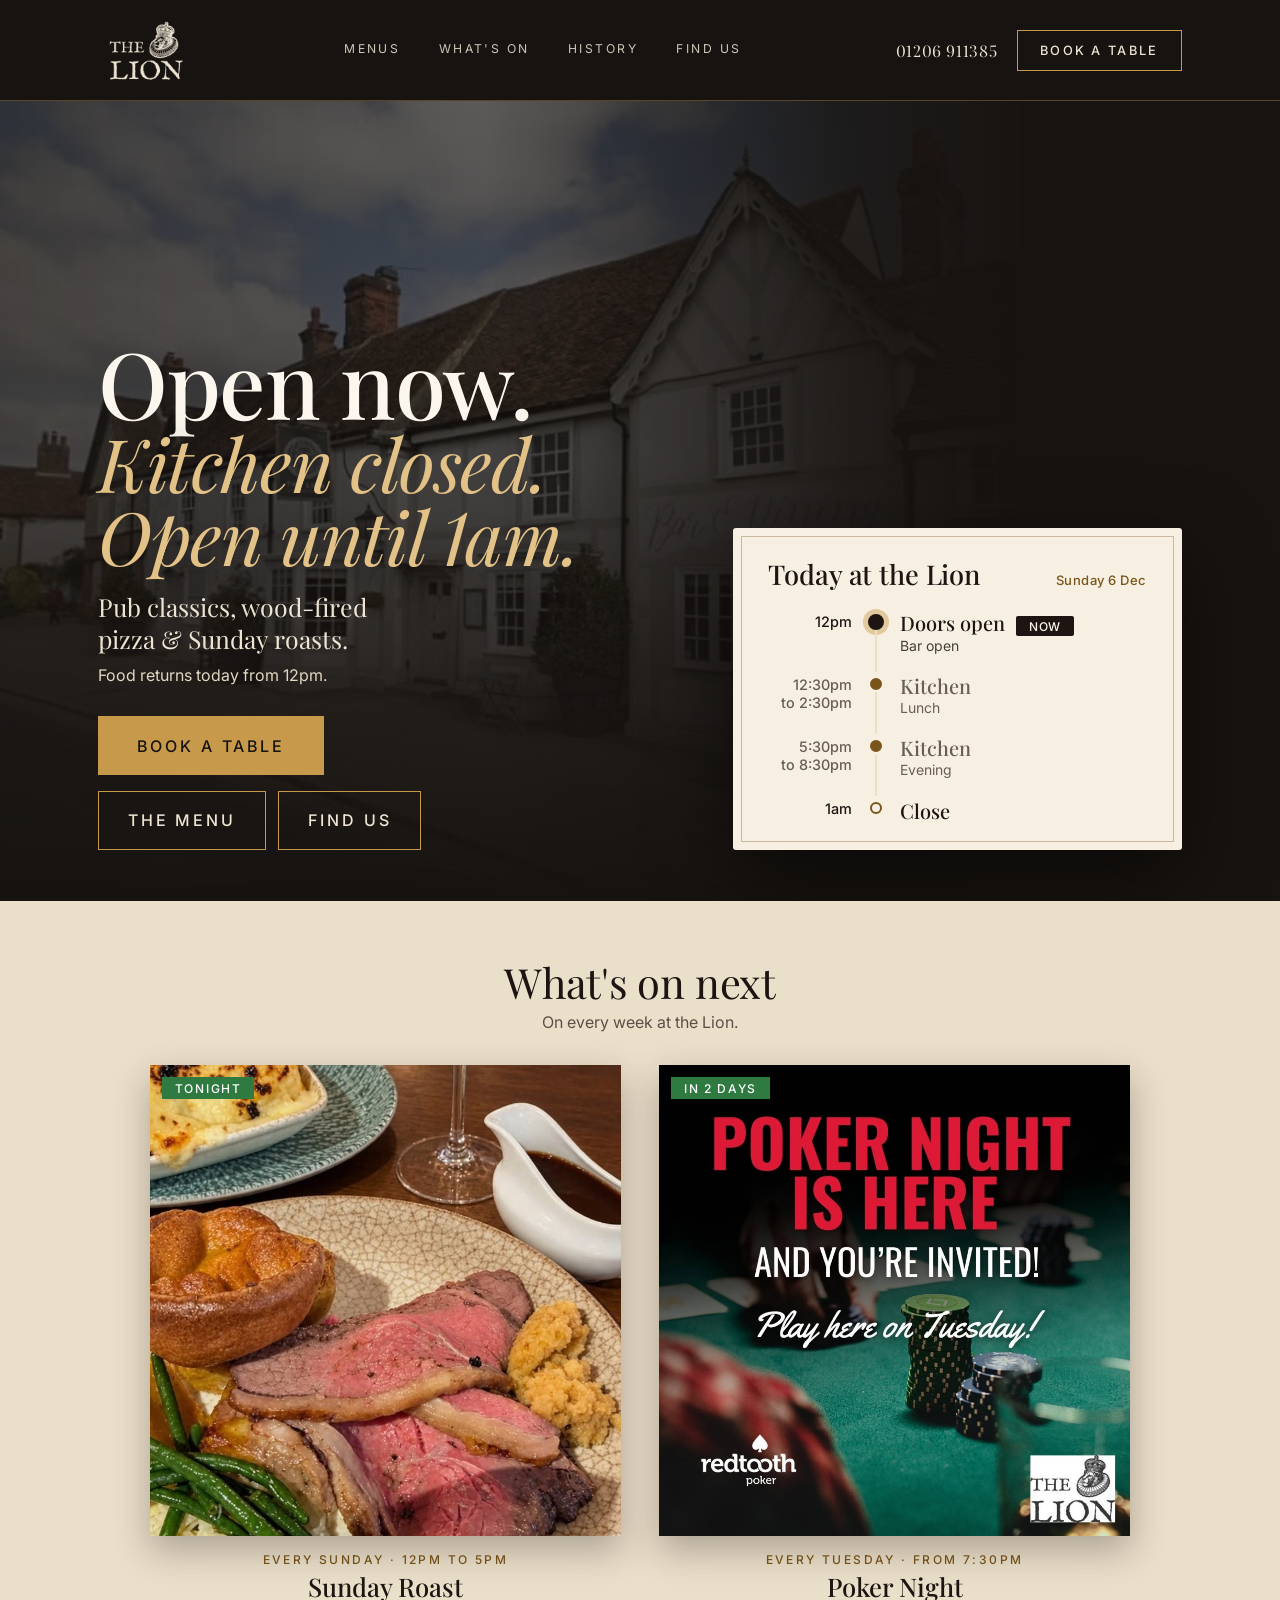
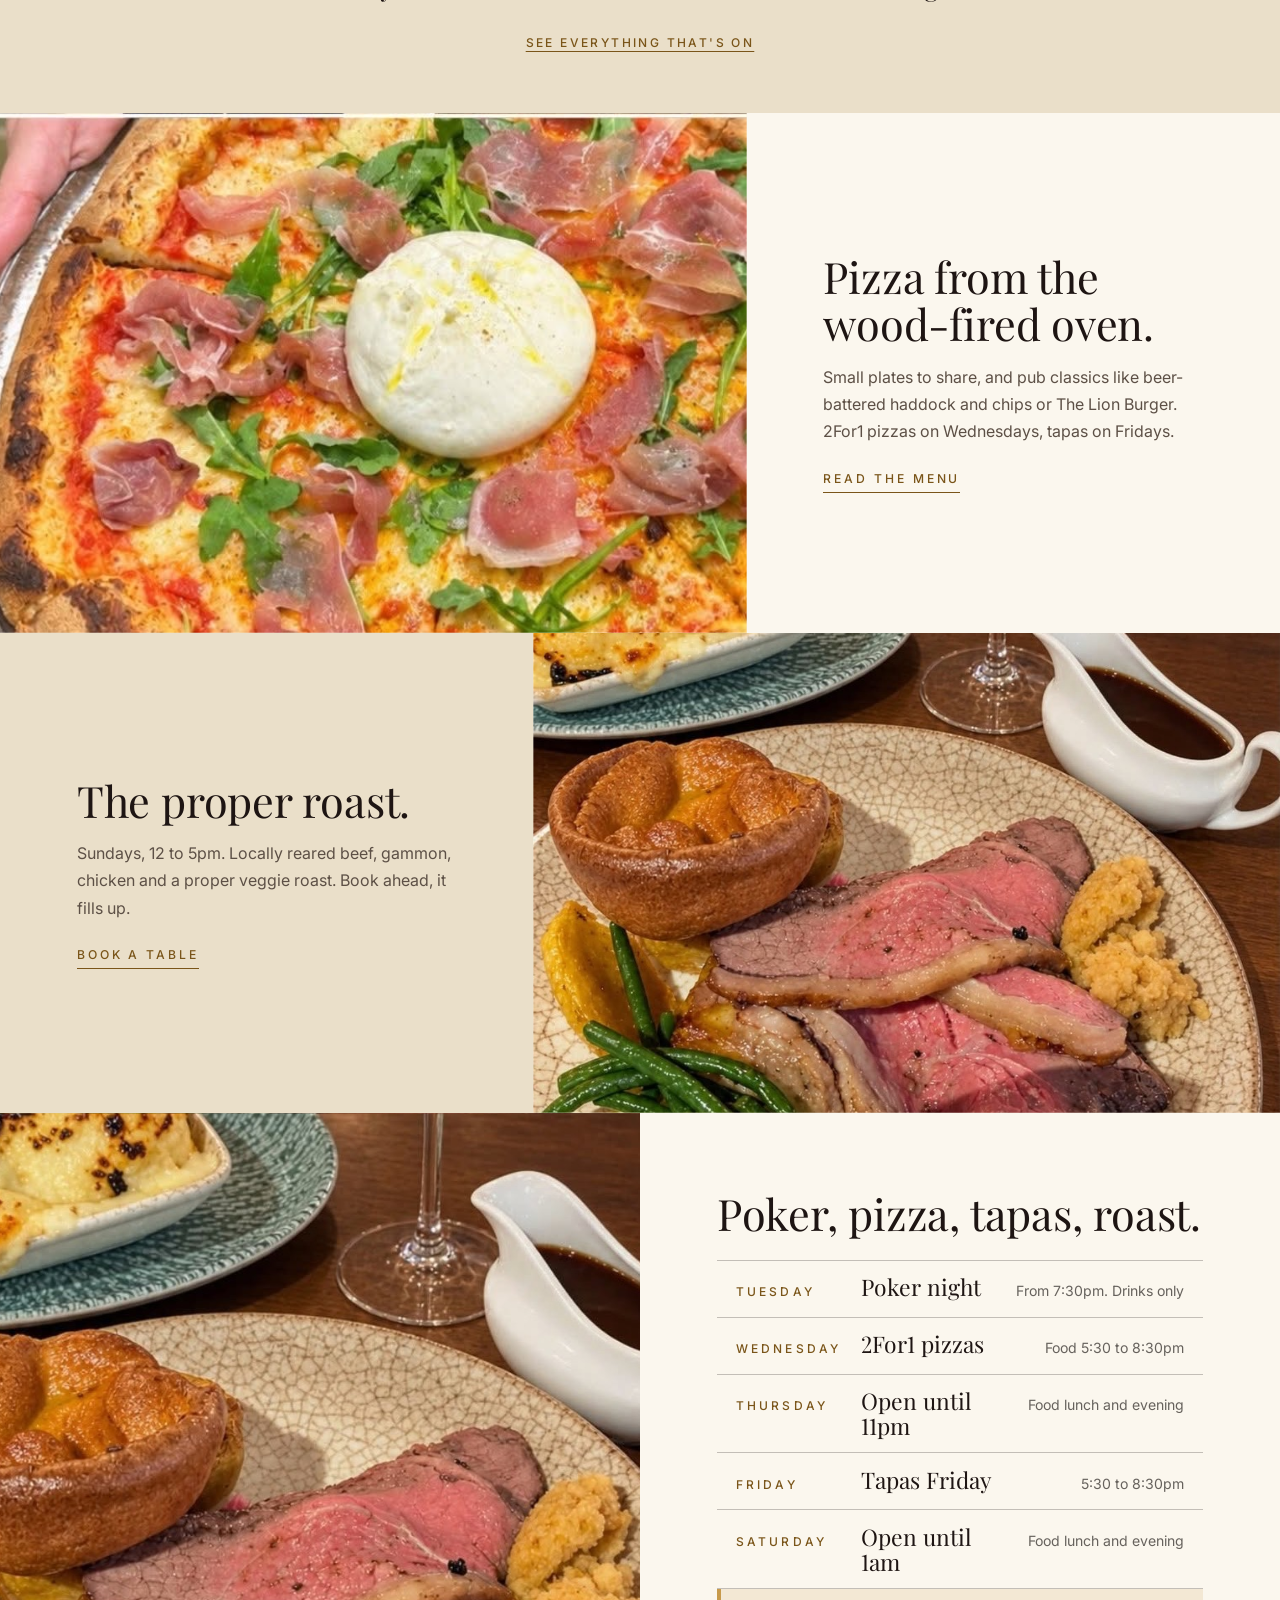
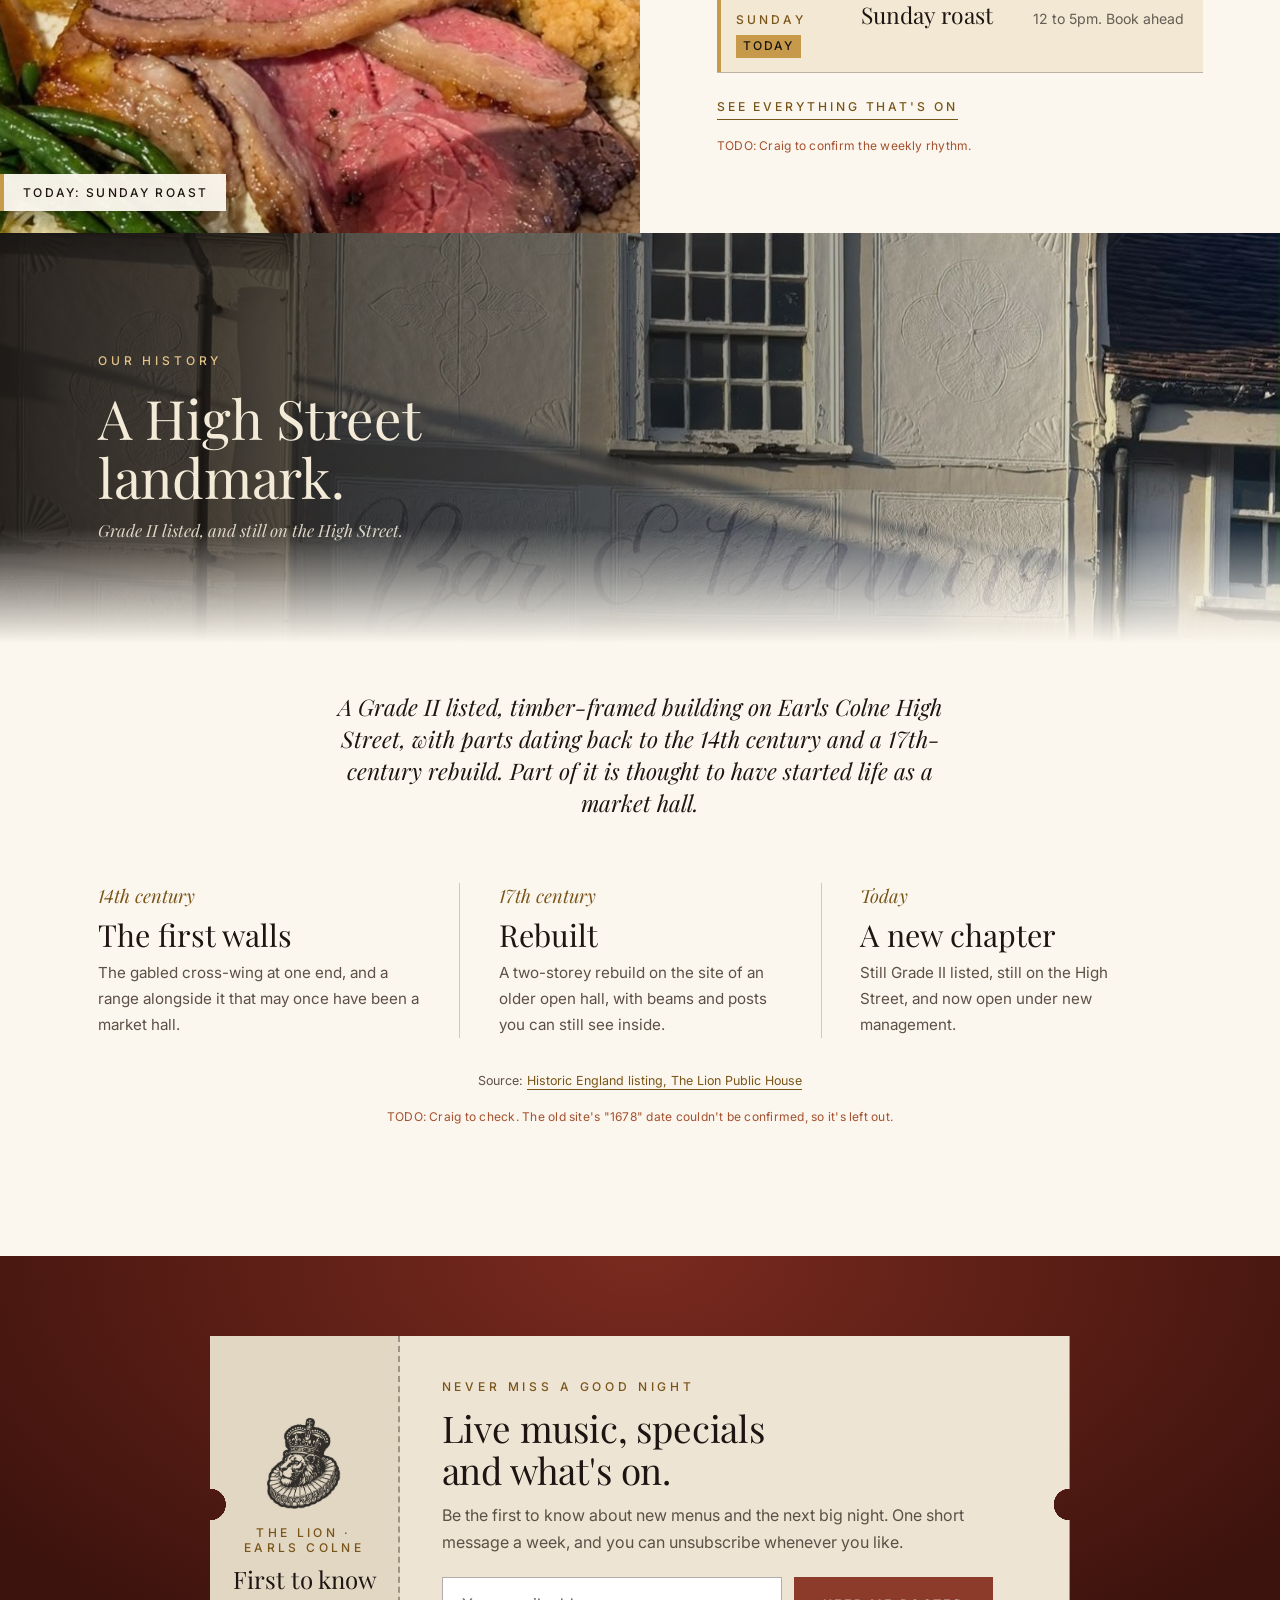
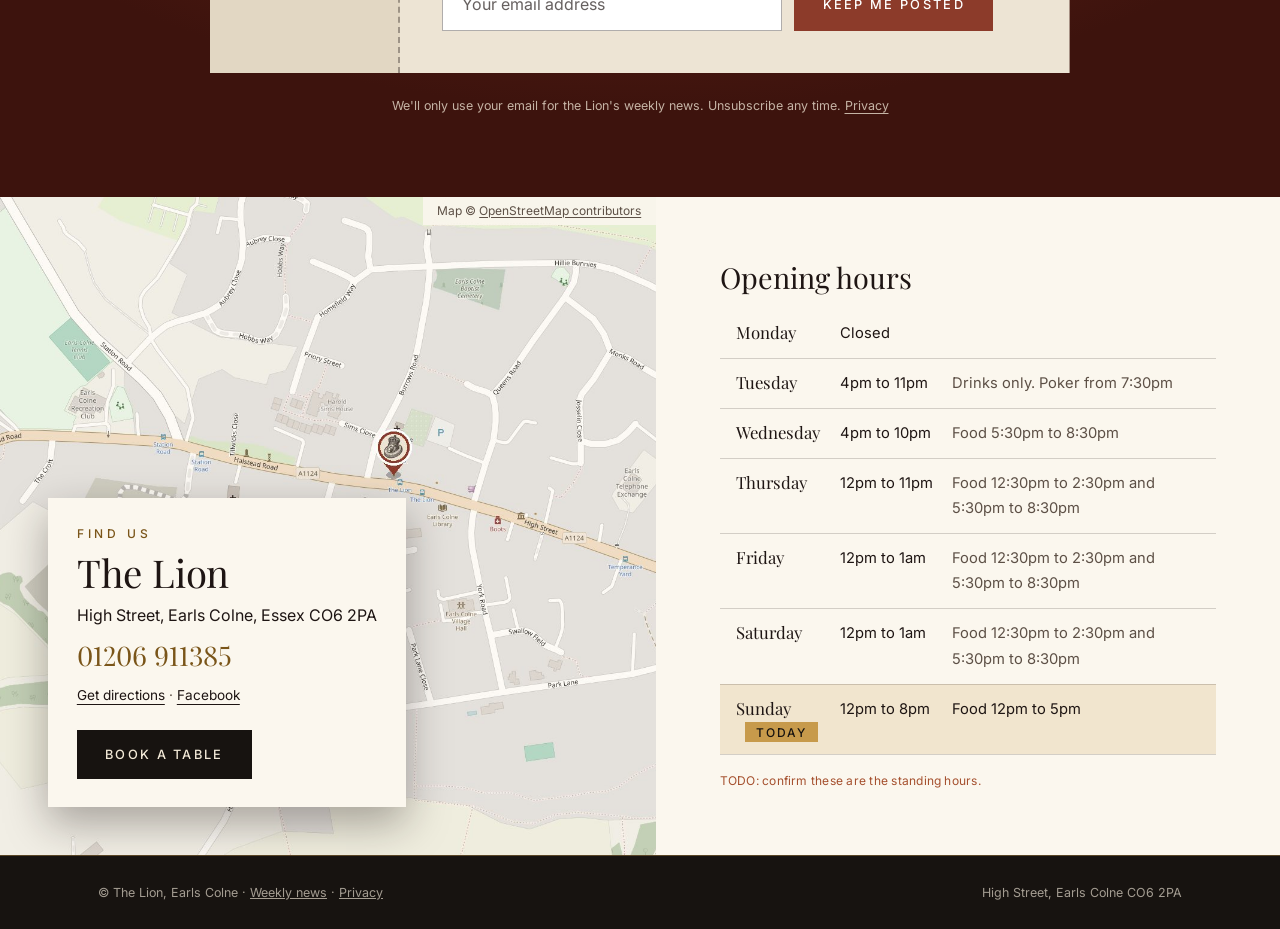
==== commit cfa9e9f7: "Remove the top Mock-up banner Co-Authored-By: Claude Sonnet 5.5 <noreply@anthropic.com>" ====
--- a/index.html
+++ b/index.html
@@ -21,11 +21,10 @@
 <link rel="preconnect" href="https://fonts.googleapis.com">
 <link rel="preconnect" href="https://fonts.gstatic.com" crossorigin>
 <link href="https://fonts.googleapis.com/css2?family=Playfair+Display:ital,wght@0,400;0,500;1,400&family=Inter:wght@400;500&display=swap" rel="stylesheet">
-<link rel="stylesheet" href="css/style.css?v=20261029152722">
+<link rel="stylesheet" href="css/style.css?v=20261029153126">
 </head>
 <body>
 
-<div class="mock">Mock-up. Photos, prices and details to be confirmed.</div>
 
 <header id="chrome-head" data-active="home"></header>
 
@@ -185,9 +184,9 @@
   </div>
 </div>
 
-<script src="js/data.js?v=20261029152722"></script>
-<script src="js/bar.js?v=20261029152722"></script>
-<script src="js/fx.js?v=20261029152722"></script>
-<script src="js/main.js?v=20261029152722"></script>
+<script src="js/data.js?v=20261029153126"></script>
+<script src="js/bar.js?v=20261029153126"></script>
+<script src="js/fx.js?v=20261029153126"></script>
+<script src="js/main.js?v=20261029153126"></script>
 </body>
 </html>
--- a/css/style.css
+++ b/css/style.css
@@ -24,7 +24,6 @@
 .todo { margin-top: 1rem; font-size: .75rem; color: #d98b6a; letter-spacing: .02em; }
 .week .todo { color: #a5502e; }
 
-.mock { background: #000; color: var(--mute); text-align: center; font-size: .75rem; letter-spacing: .04em; padding: .4rem var(--pad); }
 
 /* Buttons */
 .btn { display: inline-block; font: 500 .8rem var(--sans); letter-spacing: .18em; text-transform: uppercase; text-decoration: none; text-align: center; padding: 1rem 1.7rem; border: 1px solid var(--gold); cursor: pointer; transition: background .25s, color .25s; background: transparent; color: var(--bone); }
@@ -33,7 +32,7 @@
 .btn--line:hover { background: var(--gold); color: var(--bitumen); }
 
 /* Header bar: solid, sticky, shrinks on scroll. Same on every page. */
-:root { --mock-h: 27px; --bar-h: 100px; }
+:root { --mock-h: 0px; --bar-h: 100px; }
 .bar { position: sticky; top: 0; z-index: 40; background: var(--bitumen); border-bottom: 1px solid var(--line); transition: box-shadow .3s; }
 .bar.is-small { box-shadow: 0 6px 24px rgba(0,0,0,.45); }
 .bar__in { display: grid; grid-template-columns: auto 1fr auto; align-items: center; gap: 1.5rem; height: var(--bar-h); transition: height .25s; }
@@ -213,7 +212,6 @@
   .bar__nav, .bar__right { display: none; }
   .bar__burger { display: block; }
   .status { margin-bottom: 1rem; font-size: .75rem; }
-  .mock { font-size: .75rem; }
   .trio { grid-template-columns: 1fr; gap: 2rem; }
   .trio li, .trio li:first-child { border-left: 0; padding: 0 0 0 0; border-top: 1px solid var(--line); padding-top: 1.4rem; }
   .week__in { grid-template-columns: 1fr; }
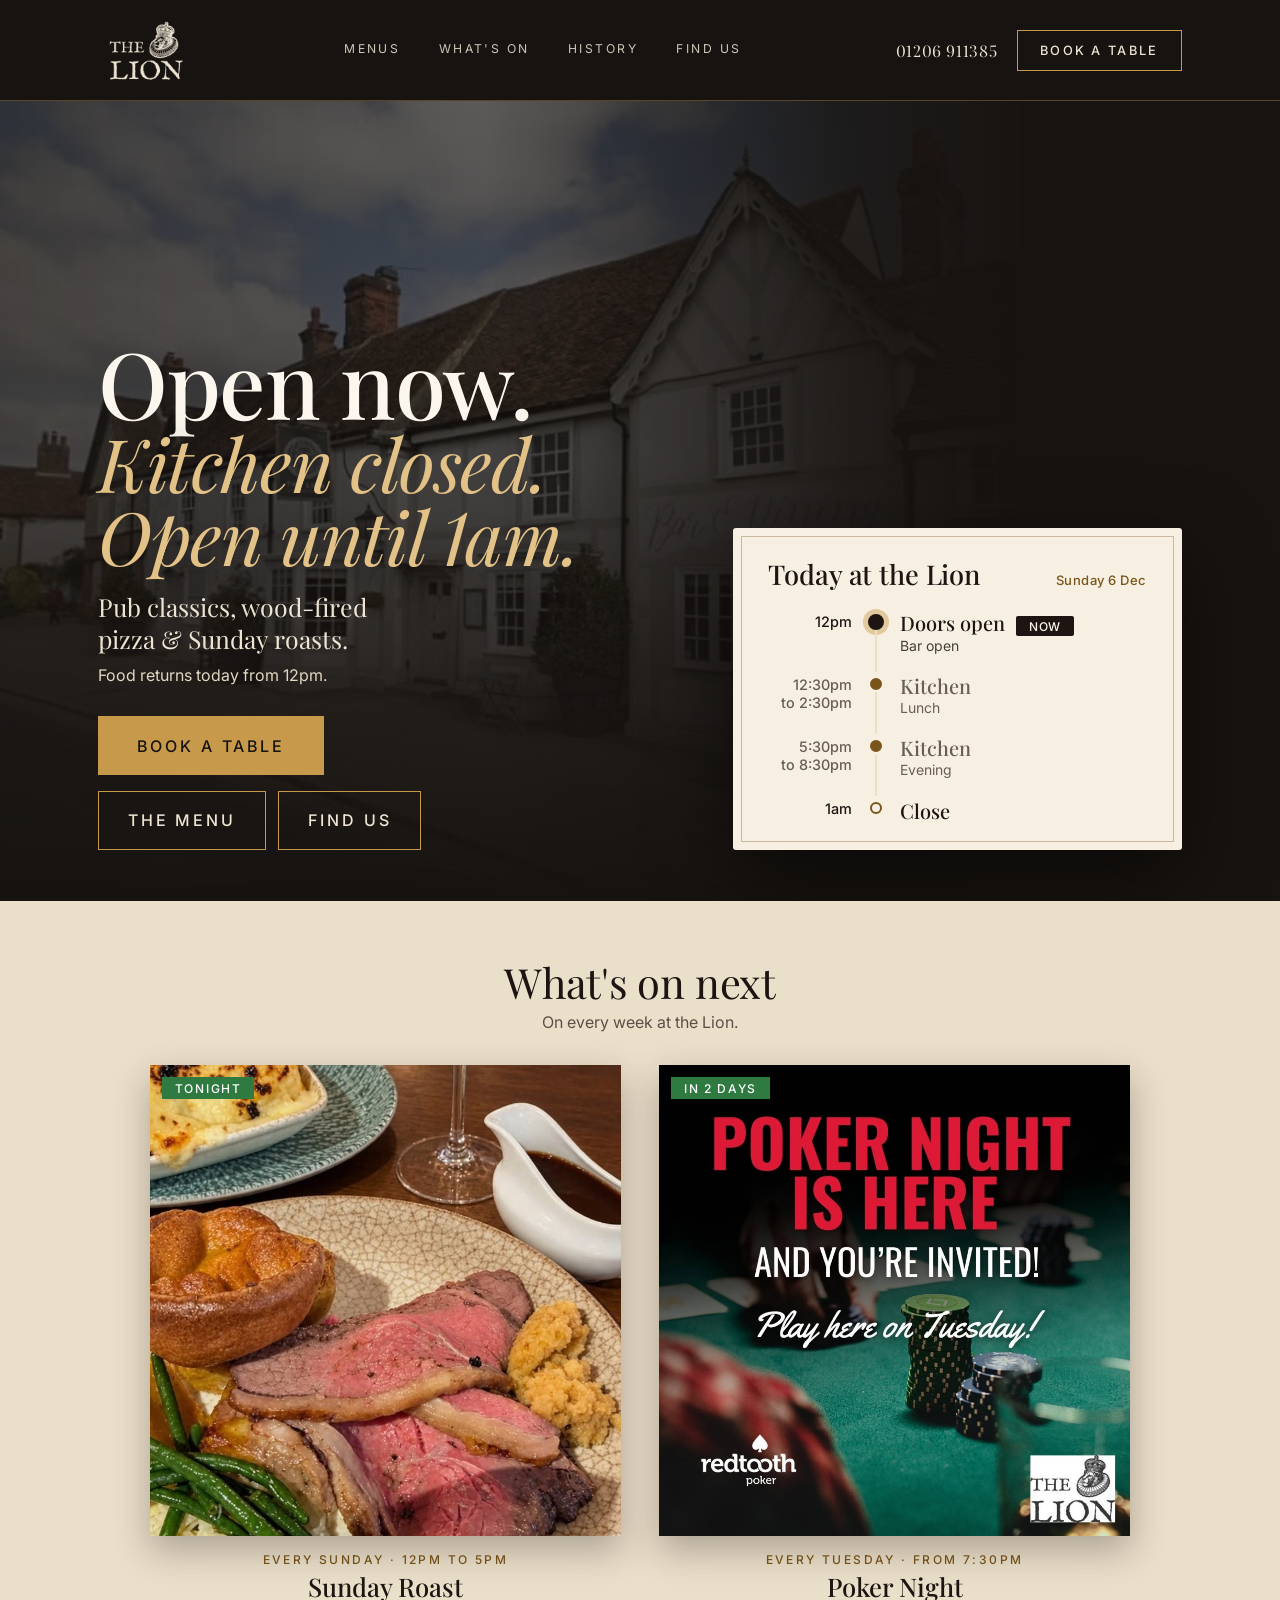
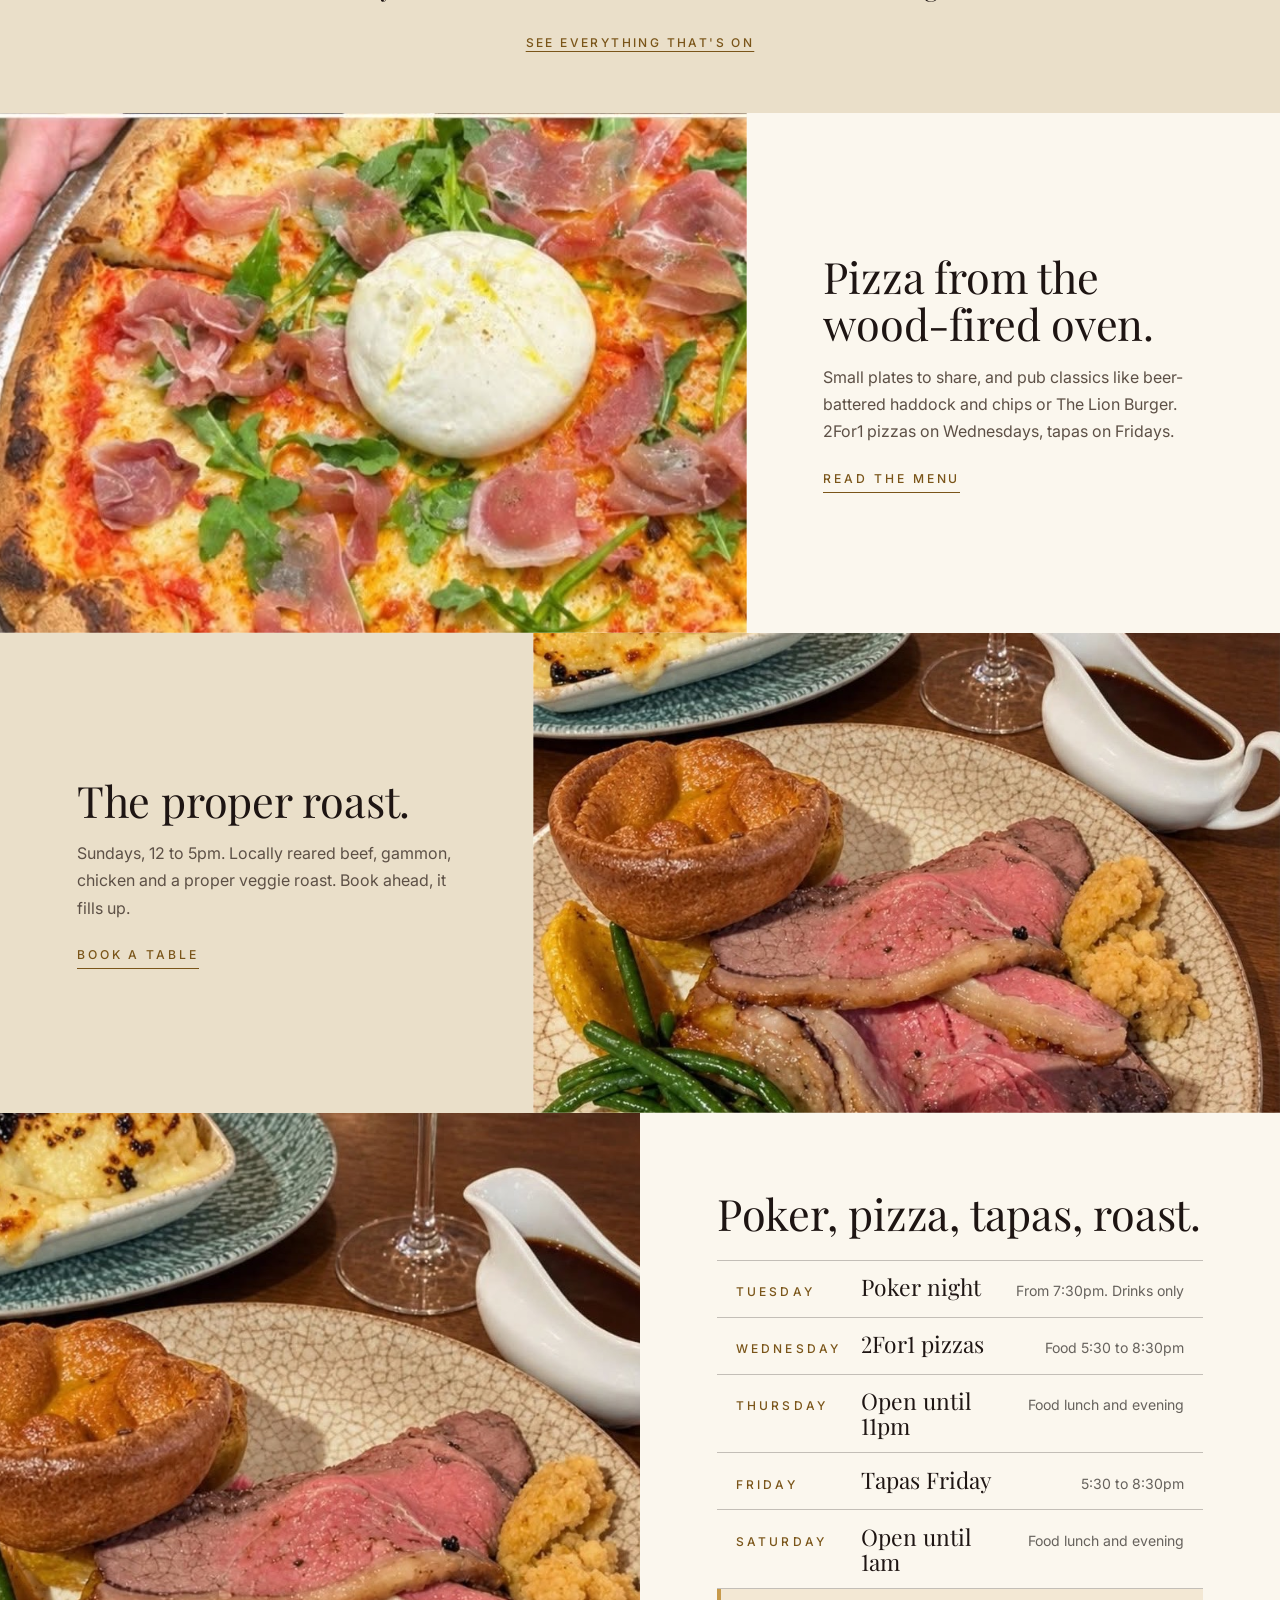
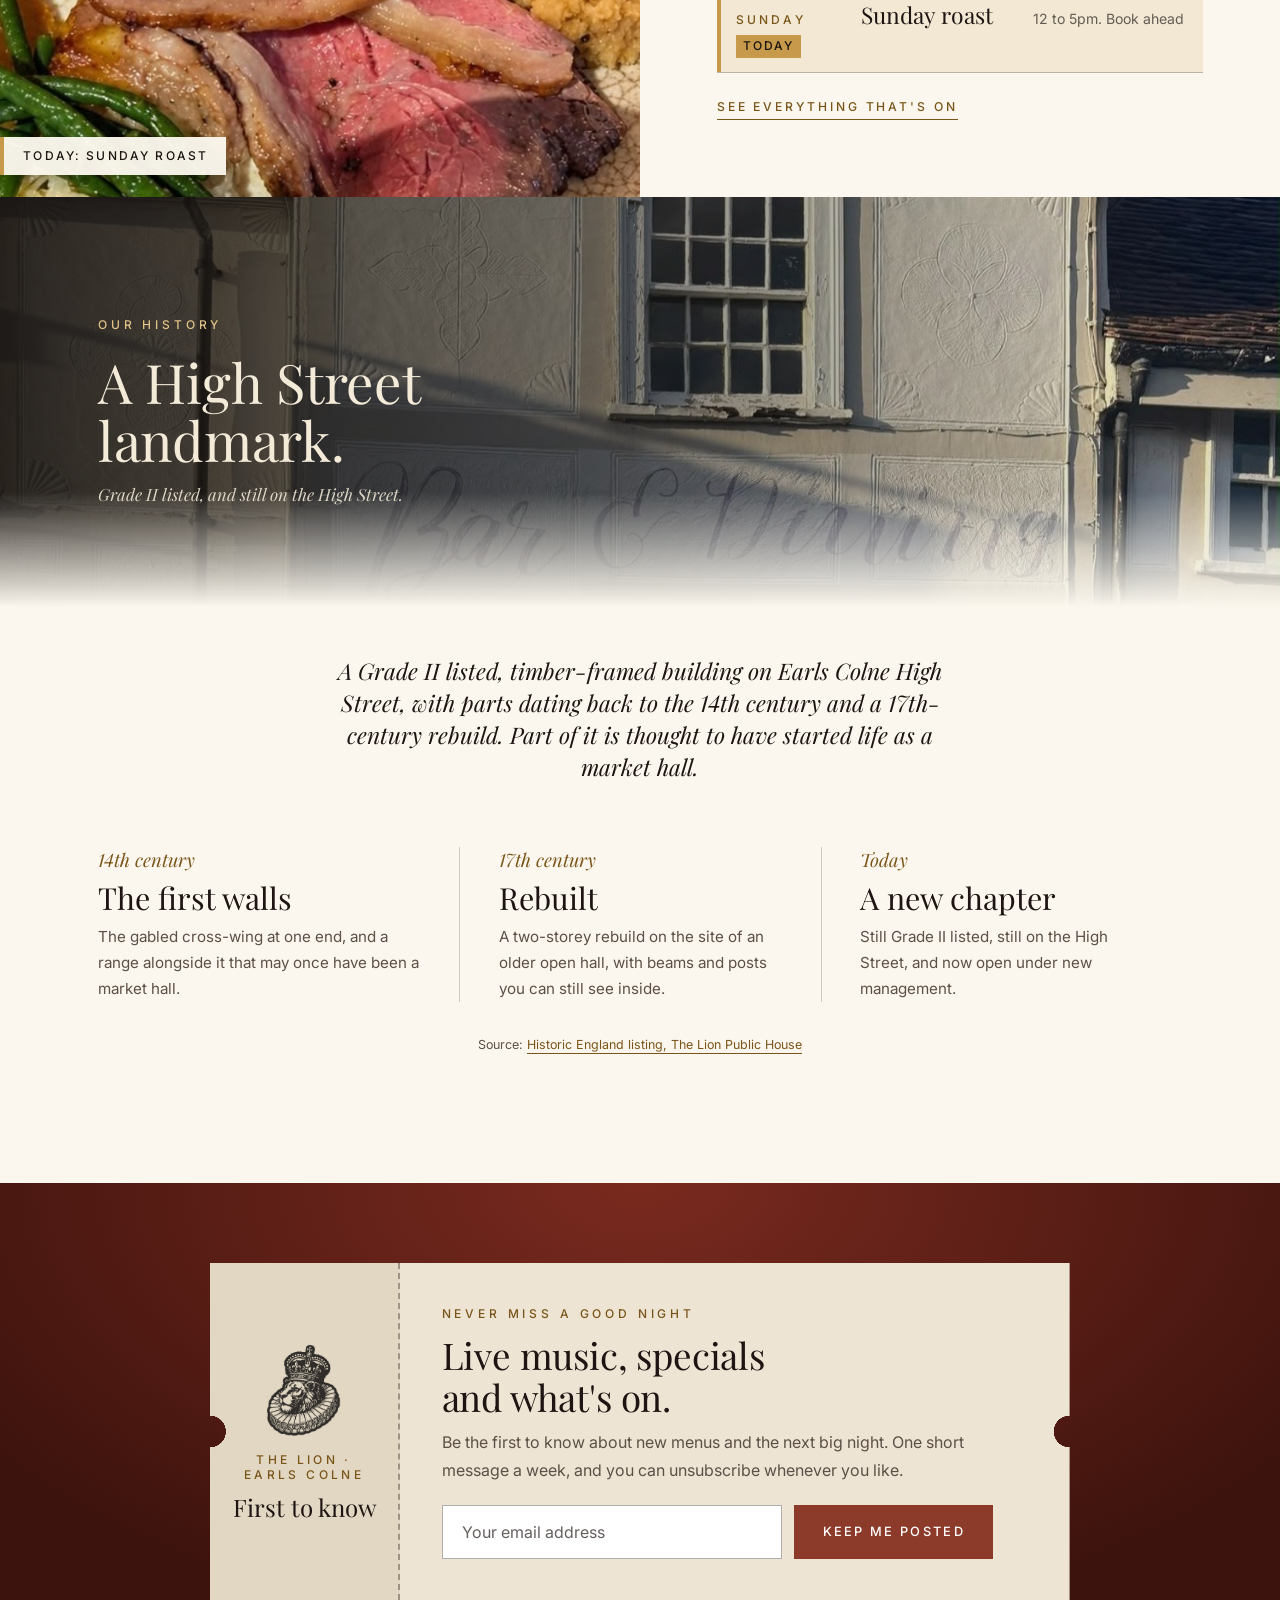
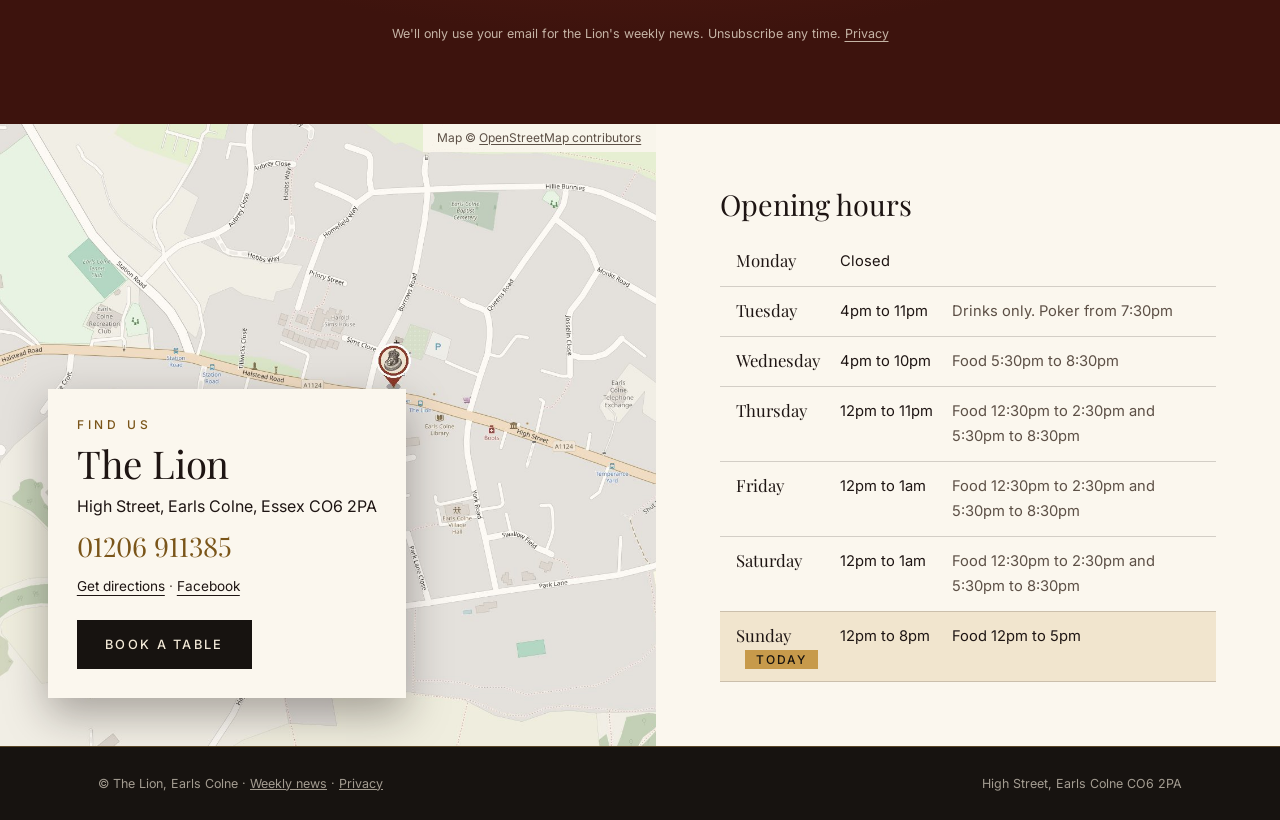
==== commit e96d529d: "Booking placeholder page, TODO notes hidden, duplicate dietary line removed Co-Authored-By: Claude S" ====
--- a/index.html
+++ b/index.html
@@ -21,7 +21,7 @@
 <link rel="preconnect" href="https://fonts.googleapis.com">
 <link rel="preconnect" href="https://fonts.gstatic.com" crossorigin>
 <link href="https://fonts.googleapis.com/css2?family=Playfair+Display:ital,wght@0,400;0,500;1,400&family=Inter:wght@400;500&display=swap" rel="stylesheet">
-<link rel="stylesheet" href="css/style.css?v=20261029153126">
+<link rel="stylesheet" href="css/style.css?v=20261029153727">
 </head>
 <body>
 
@@ -179,14 +179,13 @@
       <p class="mast__box" aria-hidden="true">Earls Colne</p>
     </header>
     <div id="menuBody"></div>
-    <p class="panel__note">Please let a member of staff know if you have any dietary requirements.</p>
     <a class="btn btn--gold" data-book href="#">Book a table</a>
   </div>
 </div>
 
-<script src="js/data.js?v=20261029153126"></script>
-<script src="js/bar.js?v=20261029153126"></script>
-<script src="js/fx.js?v=20261029153126"></script>
-<script src="js/main.js?v=20261029153126"></script>
+<script src="js/data.js?v=20261029153727"></script>
+<script src="js/bar.js?v=20261029153727"></script>
+<script src="js/fx.js?v=20261029153727"></script>
+<script src="js/main.js?v=20261029153727"></script>
 </body>
 </html>
--- a/css/style.css
+++ b/css/style.css
@@ -491,3 +491,6 @@
 }
 .find > * { min-width: 0; }
 .find__card { max-width: min(380px, calc(100% - 2rem)); }
+
+/* The red "TODO" notes are hidden on the preview (Kev, 29 Oct 2026: "I know what they are"). They are still in the page source and the data files: find them with  grep -rn "todo" . before the site goes live. */
+.todo { display: none !important; }
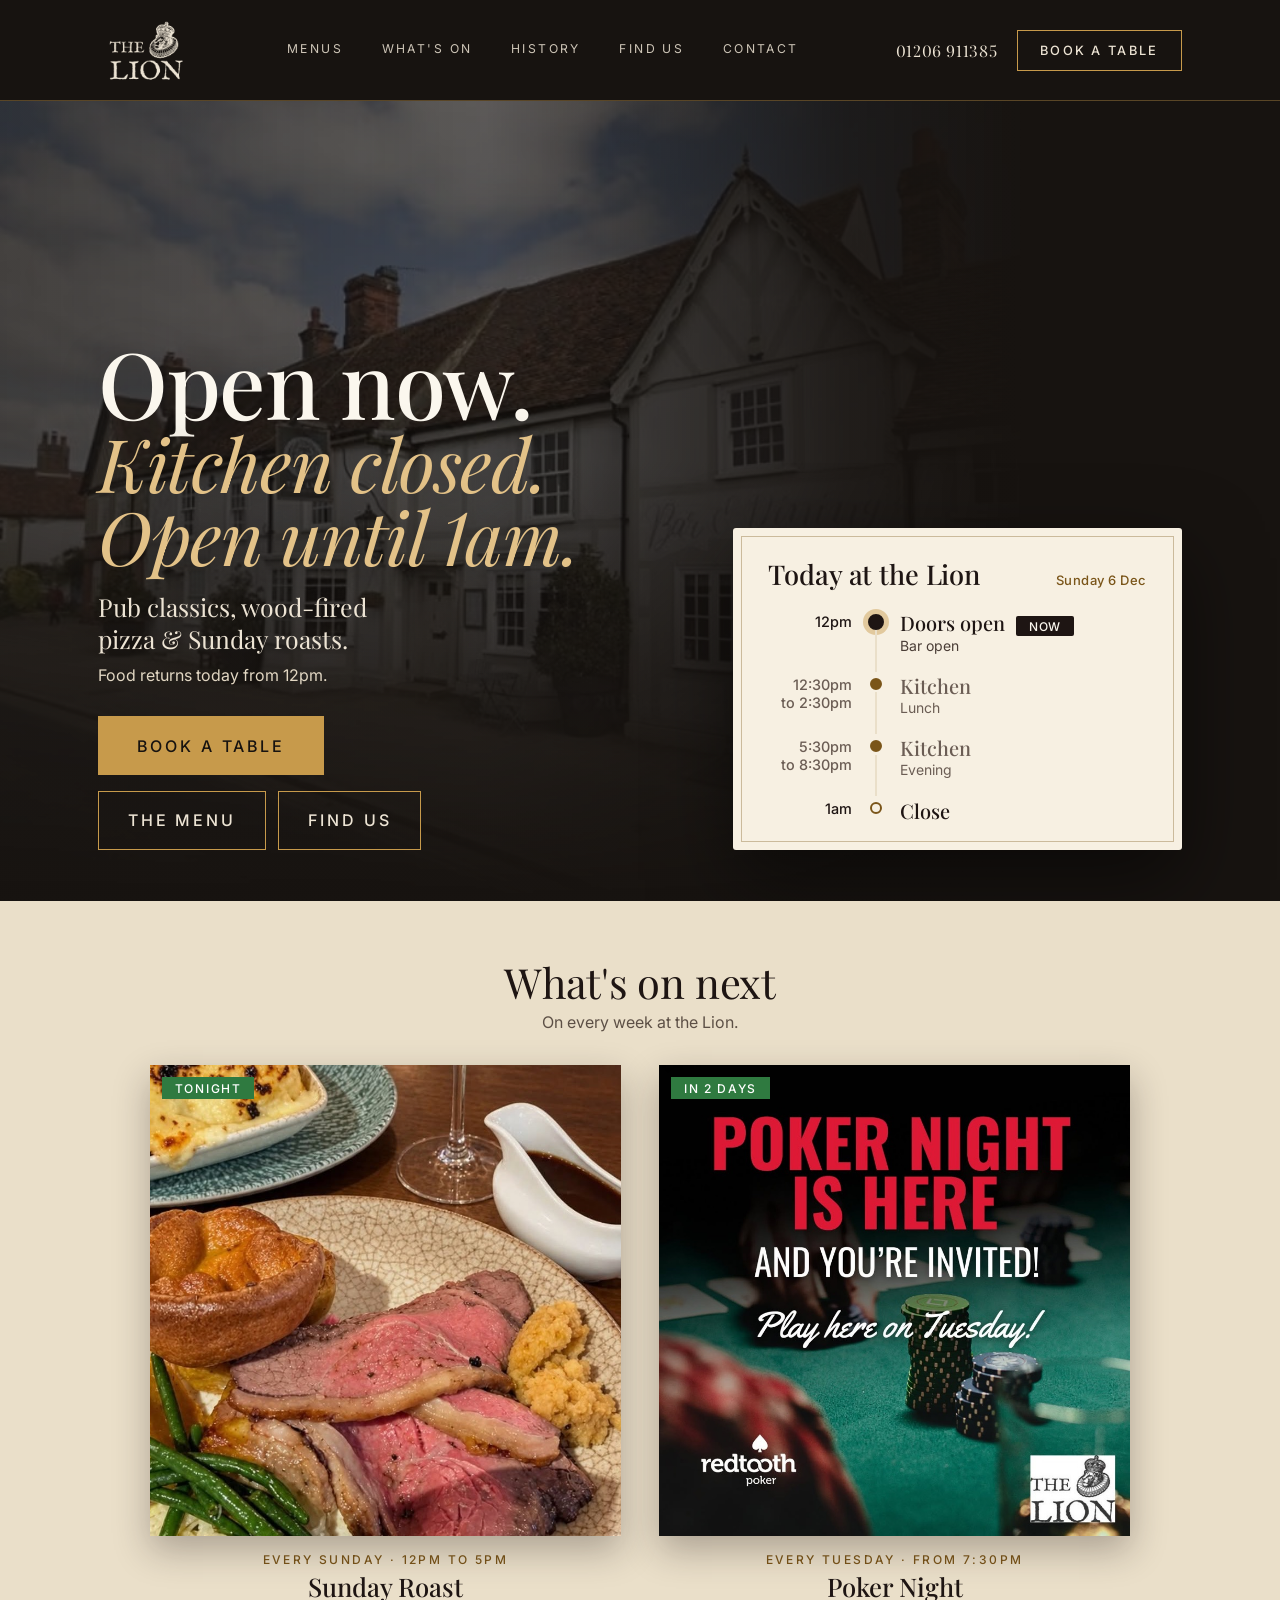
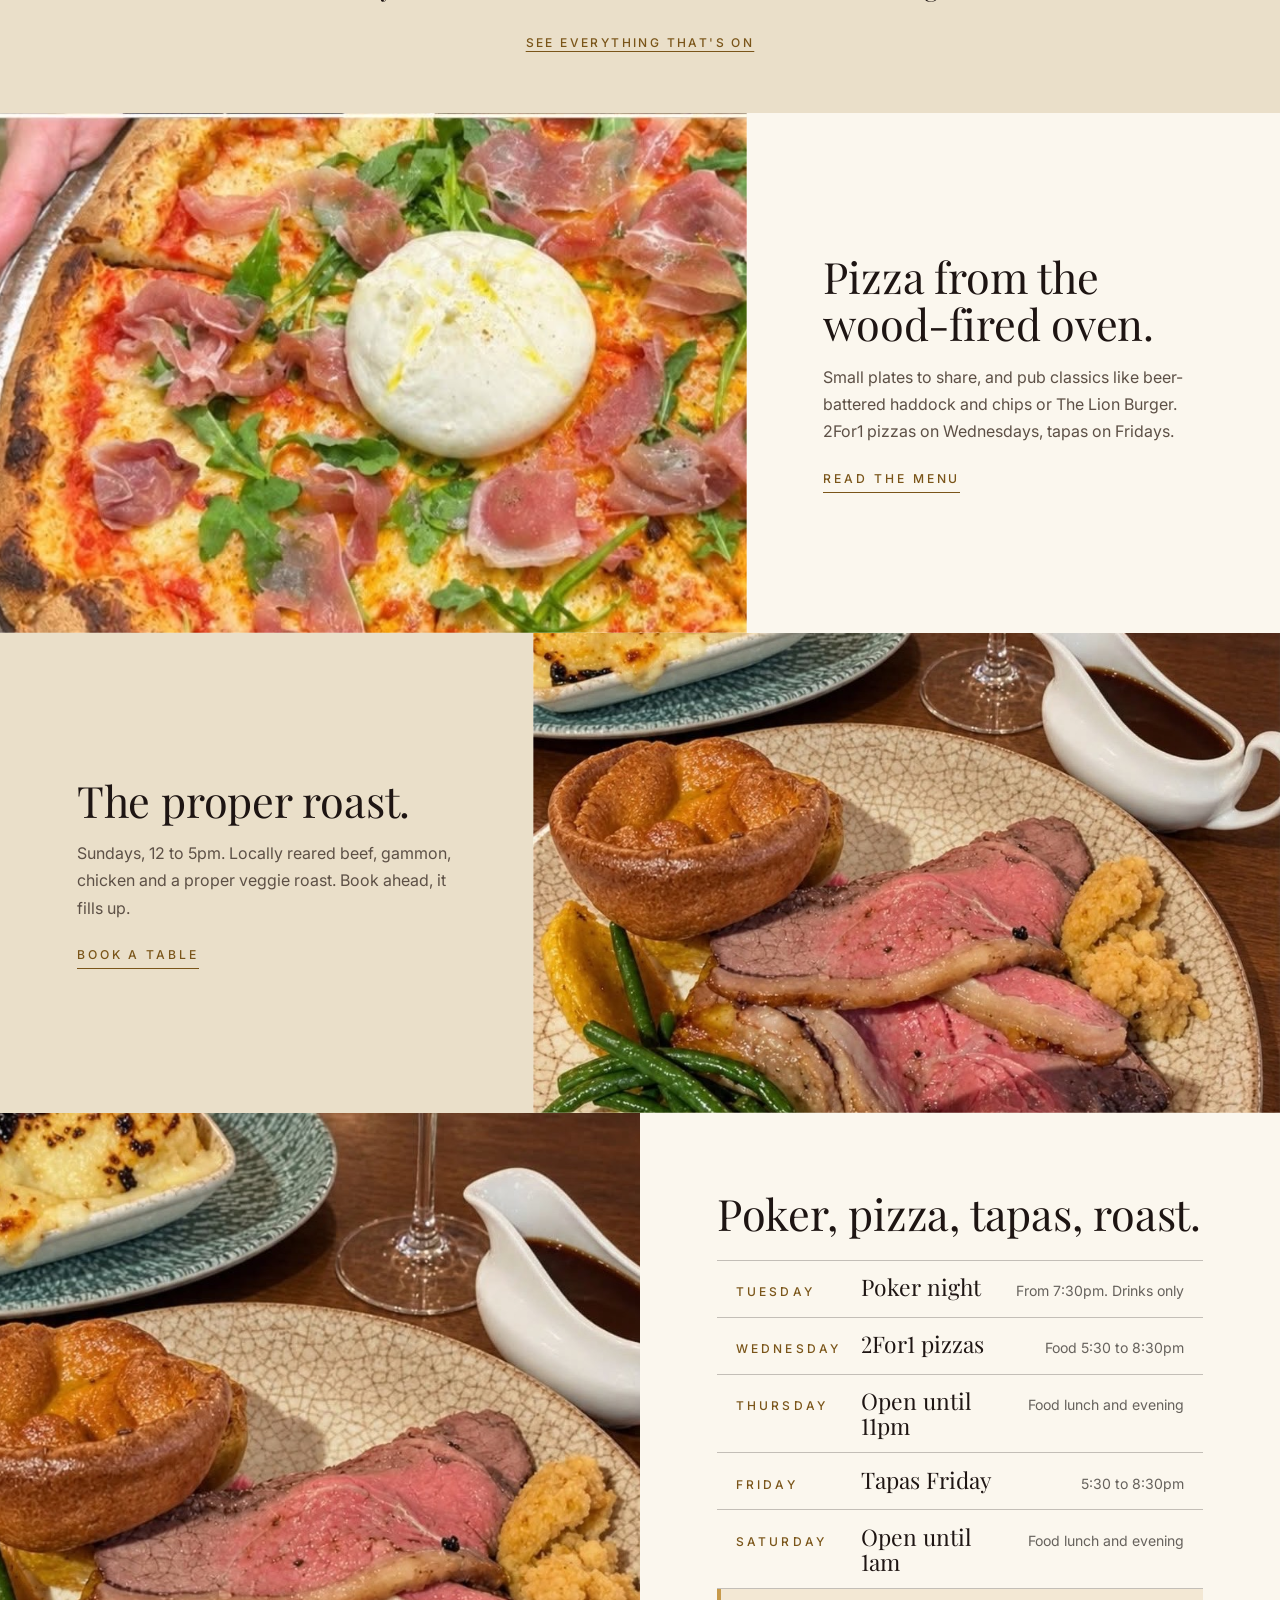
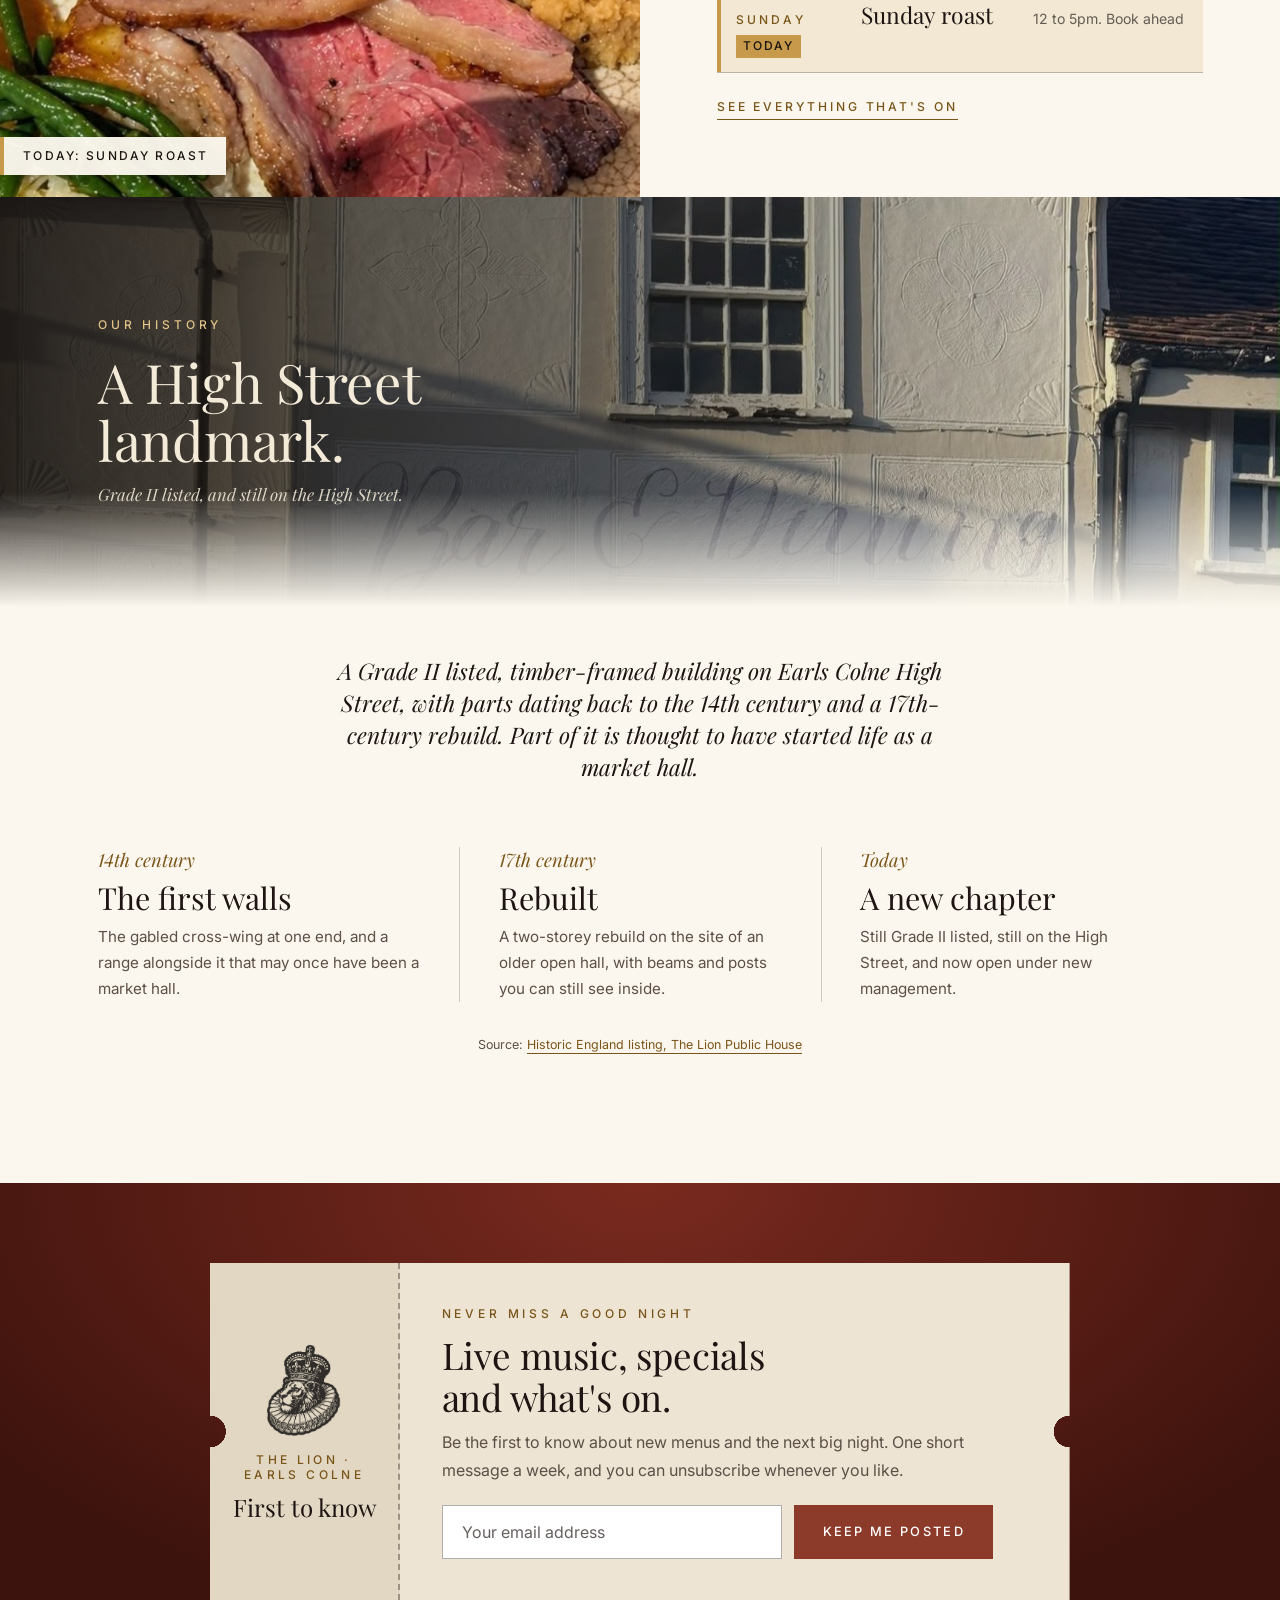
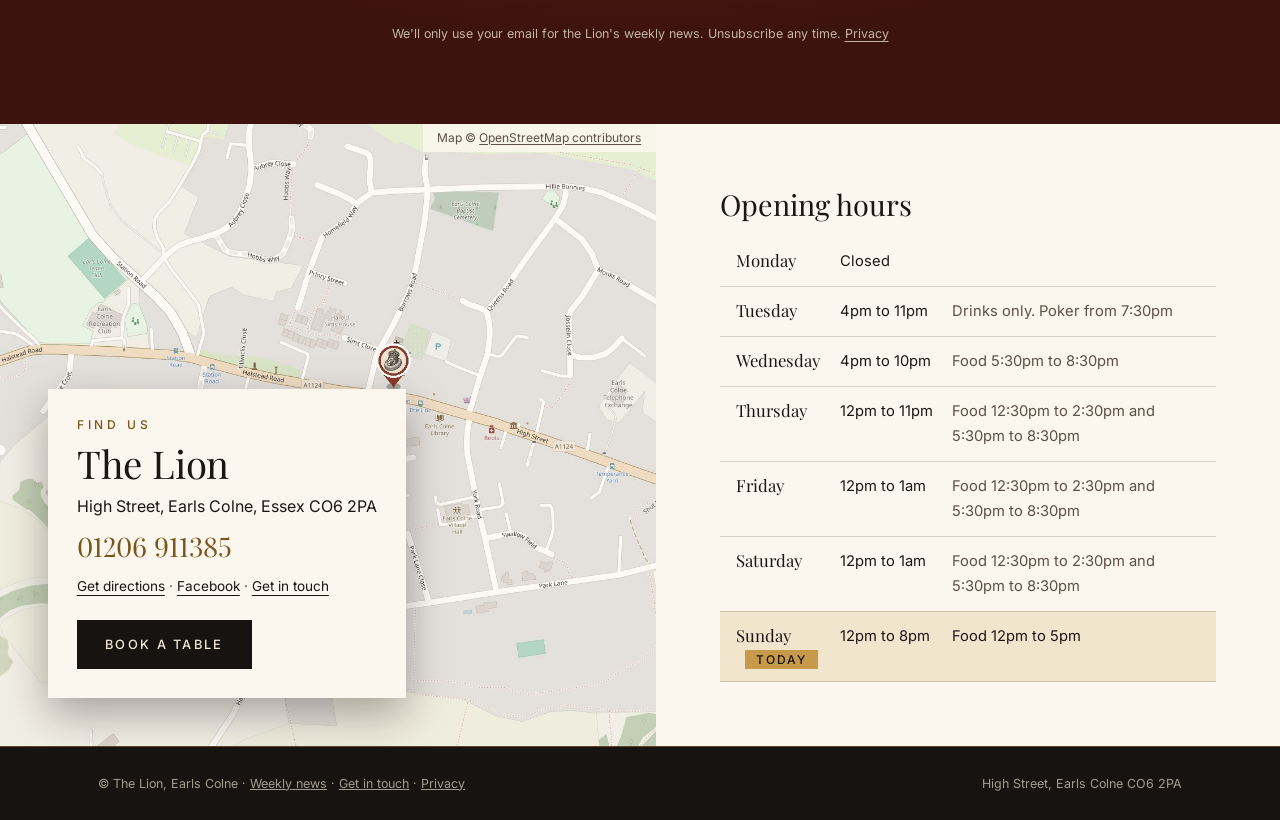
==== commit 3f4890d8: "Get in touch page with booking card and enquiry form Co-Authored-By: Claude Sonnet 5.5 <noreply@anth" ====
--- a/index.html
+++ b/index.html
@@ -21,7 +21,7 @@
 <link rel="preconnect" href="https://fonts.googleapis.com">
 <link rel="preconnect" href="https://fonts.gstatic.com" crossorigin>
 <link href="https://fonts.googleapis.com/css2?family=Playfair+Display:ital,wght@0,400;0,500;1,400&family=Inter:wght@400;500&display=swap" rel="stylesheet">
-<link rel="stylesheet" href="css/style.css?v=20261029153727">
+<link rel="stylesheet" href="css/style.css?v=20261029155039">
 </head>
 <body>
 
@@ -145,7 +145,7 @@
         <h2>The Lion</h2>
         <address id="addr"></address>
         <p><a class="phone" id="phone" href="#"></a></p>
-        <p class="find__links"><a id="mapLink" href="#" rel="noopener">Get directions</a> <span aria-hidden="true">&middot;</span> <a id="fb" href="#" rel="noopener">Facebook</a></p>
+        <p class="find__links"><a id="mapLink" href="#" rel="noopener">Get directions</a> <span aria-hidden="true">&middot;</span> <a id="fb" href="#" rel="noopener">Facebook</a> <span aria-hidden="true">&middot;</span> <a href="contact.html">Get in touch</a></p>
         <a class="btn btn--gold" data-book href="#">Book a table</a>
       </div>
     </div>
@@ -159,7 +159,7 @@
 
 <footer class="foot">
   <div class="wrap foot__in">
-    <span>&copy; The Lion, Earls Colne &middot; <a href="#join">Weekly news</a> &middot; <a href="privacy.html">Privacy</a></span>
+    <span>&copy; The Lion, Earls Colne &middot; <a href="#join">Weekly news</a> &middot; <a href="contact.html">Get in touch</a> &middot; <a href="privacy.html">Privacy</a></span>
     <span>High Street, Earls Colne CO6 2PA</span>
   </div>
 </footer>
@@ -183,9 +183,9 @@
   </div>
 </div>
 
-<script src="js/data.js?v=20261029153727"></script>
-<script src="js/bar.js?v=20261029153727"></script>
-<script src="js/fx.js?v=20261029153727"></script>
-<script src="js/main.js?v=20261029153727"></script>
+<script src="js/data.js?v=20261029155039"></script>
+<script src="js/bar.js?v=20261029155039"></script>
+<script src="js/fx.js?v=20261029155039"></script>
+<script src="js/main.js?v=20261029155039"></script>
 </body>
 </html>
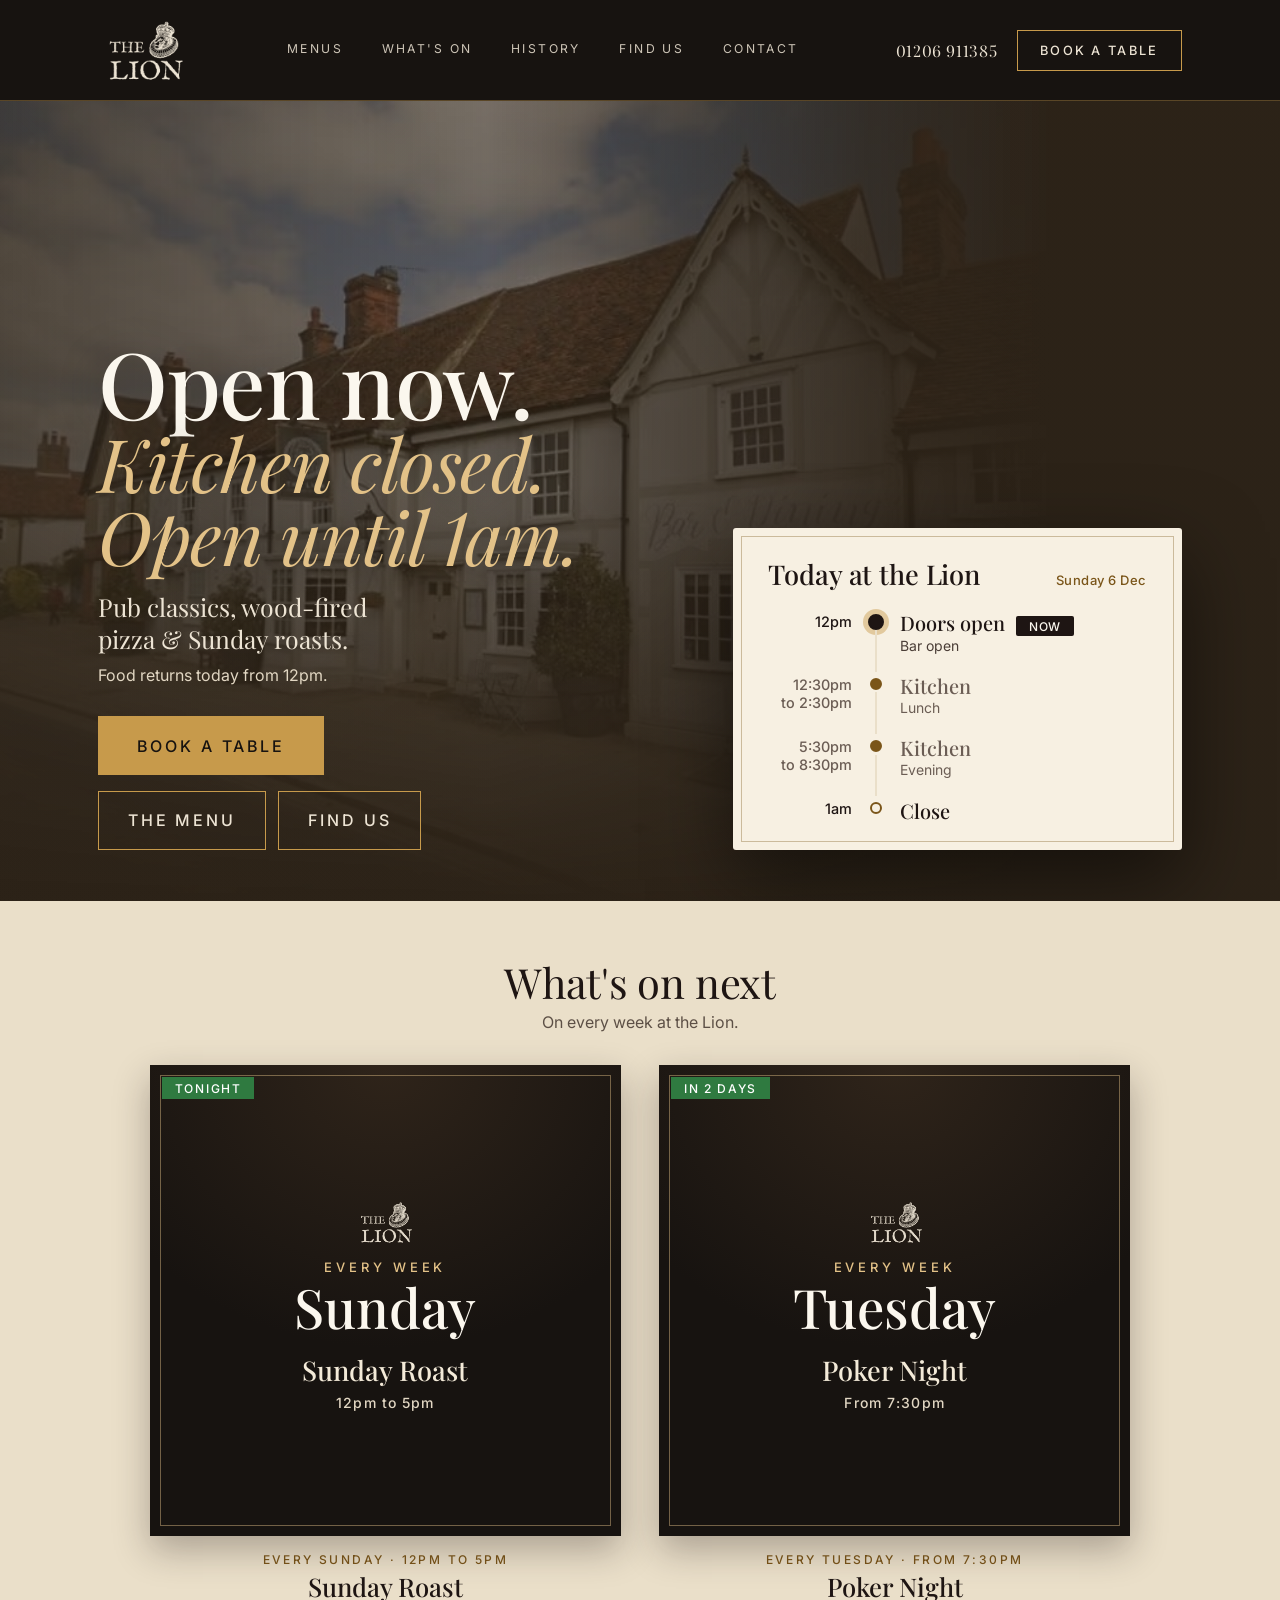
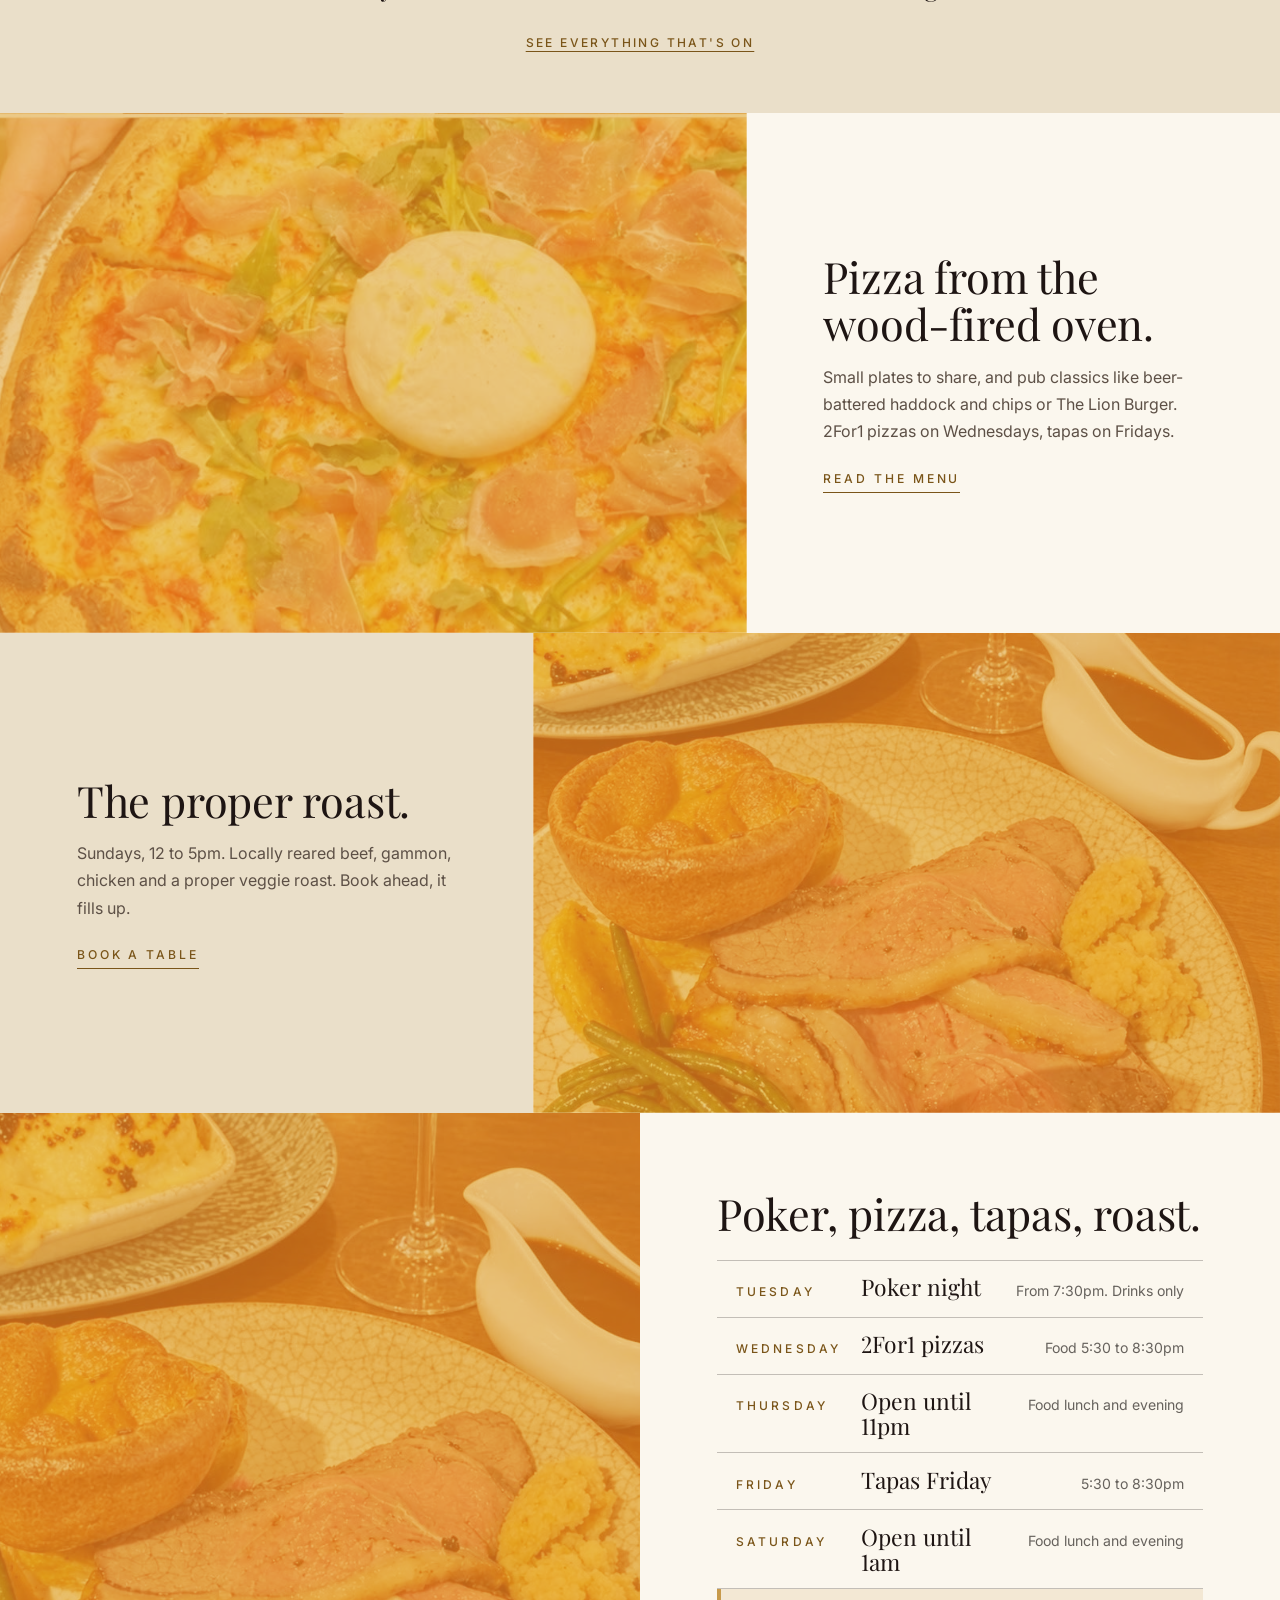
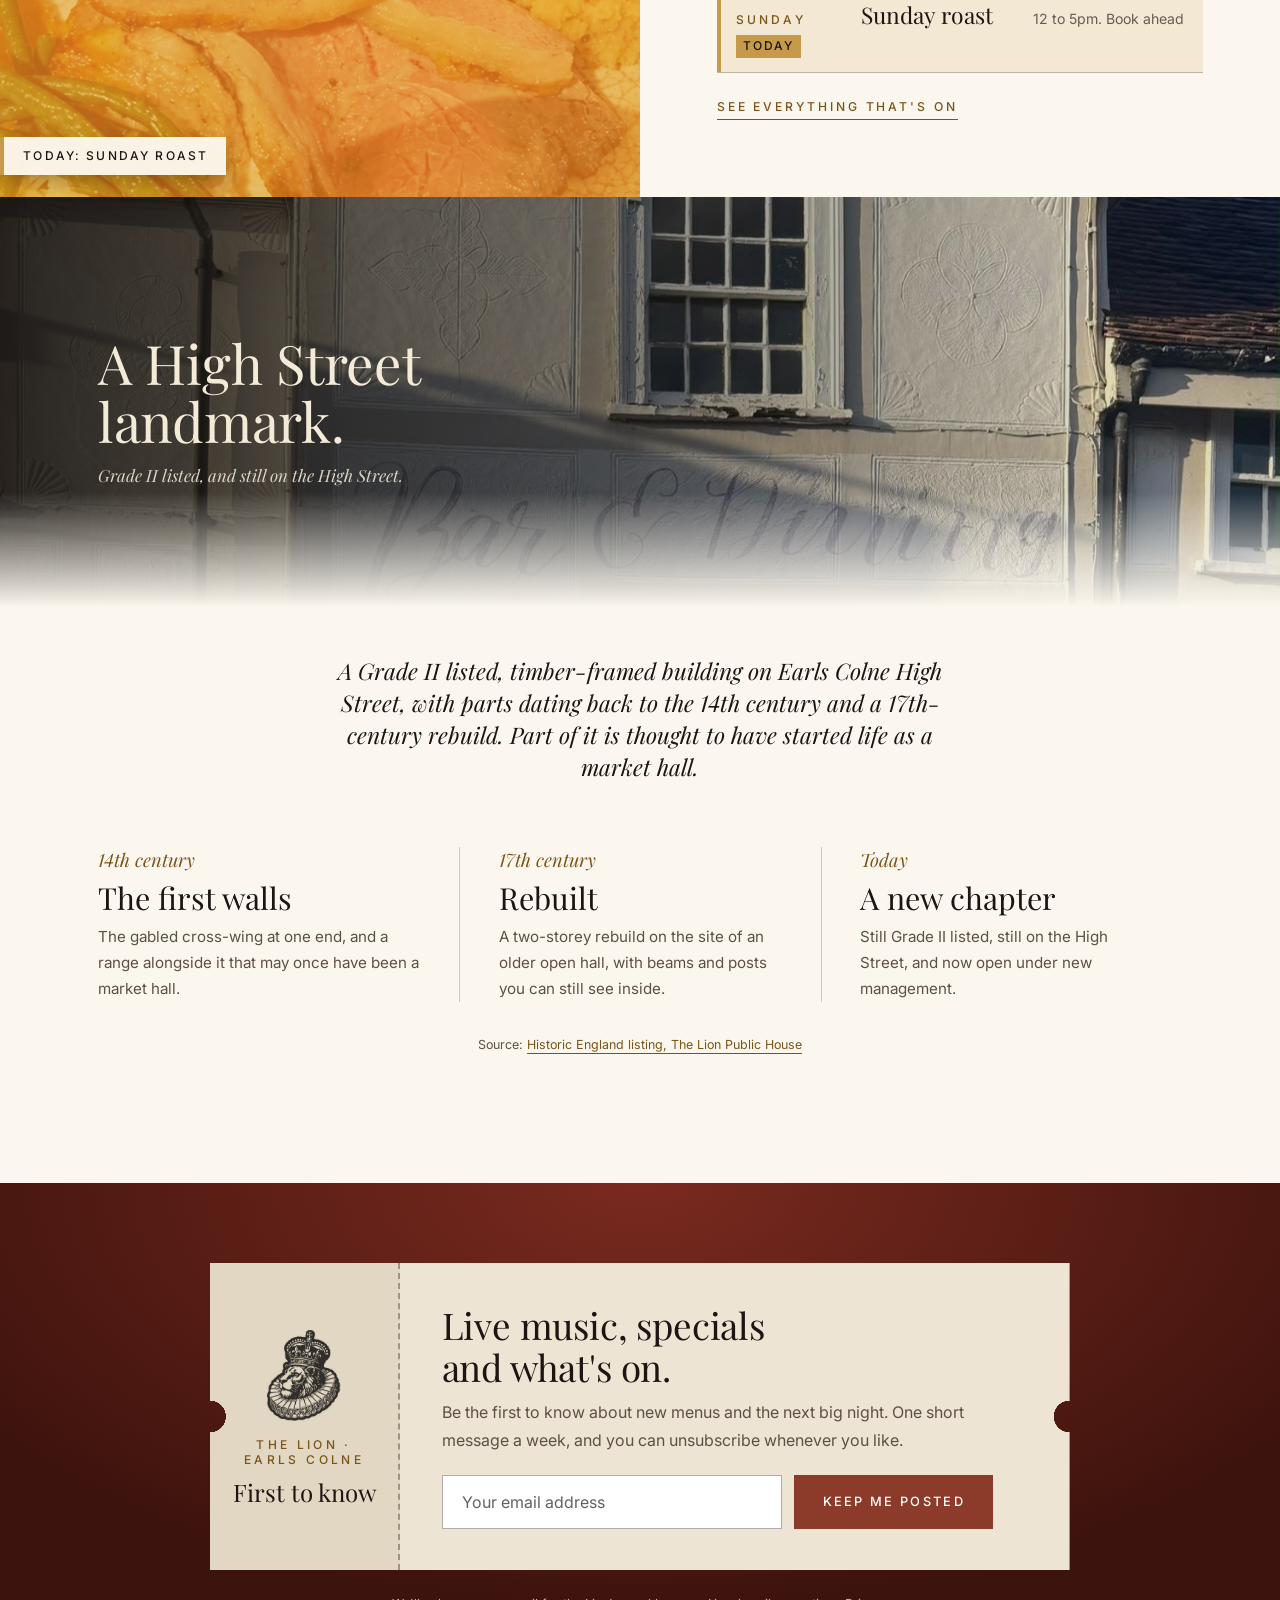
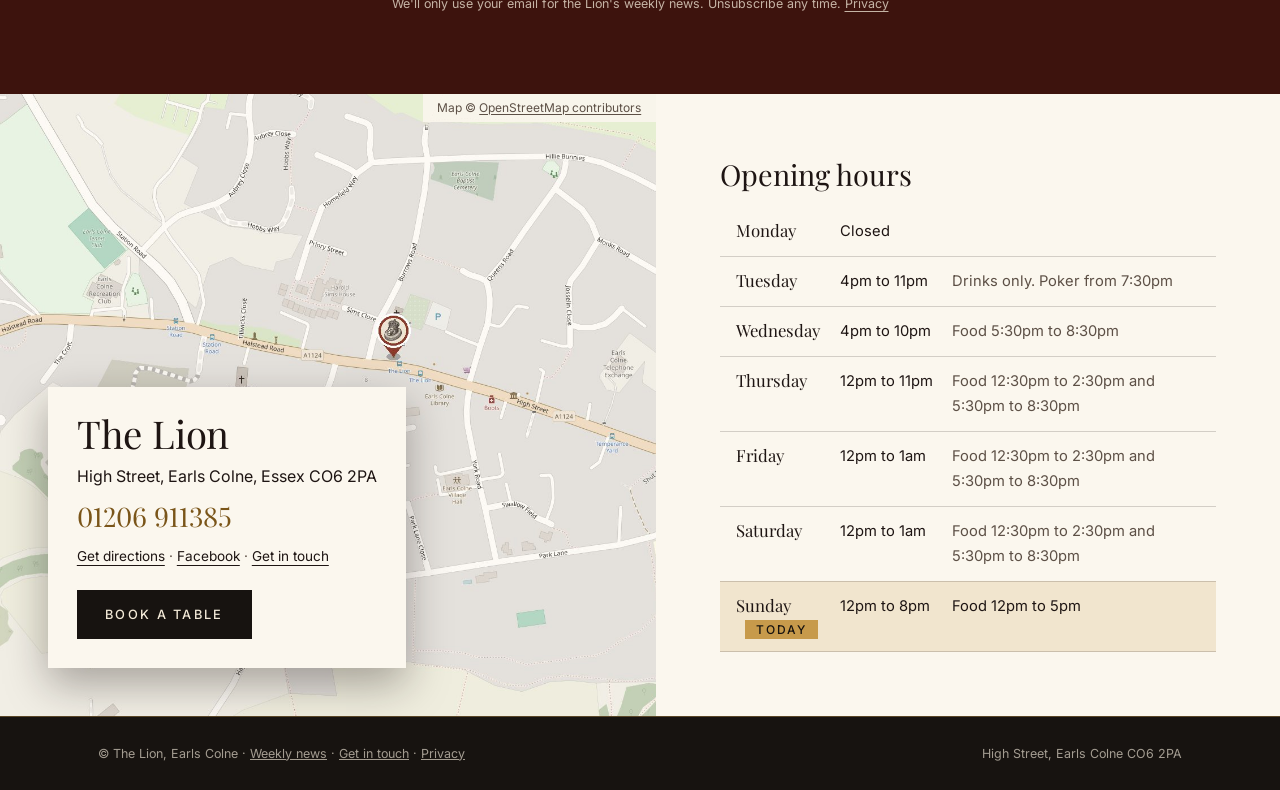
==== commit 727ea2b0: "Polish pass: designed event cards, warm photo grade, lighter hero, fewer labels, menu headings Co-Au" ====
--- a/index.html
+++ b/index.html
@@ -21,7 +21,7 @@
 <link rel="preconnect" href="https://fonts.googleapis.com">
 <link rel="preconnect" href="https://fonts.gstatic.com" crossorigin>
 <link href="https://fonts.googleapis.com/css2?family=Playfair+Display:ital,wght@0,400;0,500;1,400&family=Inter:wght@400;500&display=swap" rel="stylesheet">
-<link rel="stylesheet" href="css/style.css?v=20261029155039">
+<link rel="stylesheet" href="css/style.css?v=20261029161419">
 </head>
 <body>
 
@@ -93,7 +93,6 @@
     <div class="strip">
       <div class="strip__bg" aria-hidden="true"></div>
       <div class="wrap strip__in">
-        <p class="kicker">Our history</p>
         <h2>A High Street landmark.</h2>
         <p class="strip__tag">Grade II listed, and still on the High Street.</p>
       </div>
@@ -119,7 +118,6 @@
           <span>First to know</span>
         </div>
         <div class="ticket__main">
-          <p class="kicker kicker--dark">Never miss a good night</p>
           <h2>Live music, specials<br>and what's on.</h2>
           <p>Be the first to know about new menus and the next big night. One short message a week, and you can unsubscribe whenever you like.</p>
           <form class="join__form js-join">
@@ -141,7 +139,6 @@
       </a>
       <p class="find__credit">Map &copy; <a href="https://www.openstreetmap.org/copyright" rel="noopener">OpenStreetMap contributors</a></p>
       <div class="find__card">
-        <p class="kicker kicker--dark">Find us</p>
         <h2>The Lion</h2>
         <address id="addr"></address>
         <p><a class="phone" id="phone" href="#"></a></p>
@@ -183,9 +180,9 @@
   </div>
 </div>
 
-<script src="js/data.js?v=20261029155039"></script>
-<script src="js/bar.js?v=20261029155039"></script>
-<script src="js/fx.js?v=20261029155039"></script>
-<script src="js/main.js?v=20261029155039"></script>
+<script src="js/data.js?v=20261029161419"></script>
+<script src="js/bar.js?v=20261029161419"></script>
+<script src="js/fx.js?v=20261029161419"></script>
+<script src="js/main.js?v=20261029161419"></script>
 </body>
 </html>
--- a/css/style.css
+++ b/css/style.css
@@ -187,7 +187,7 @@
 .menu__jump button:hover { color: var(--bitumen); }
 .menu[hidden] { display: none; }
 .menu__note { font: italic 400 .95rem/1.5 var(--serif); color: rgba(23,19,16,.78); margin: .7rem 0 .3rem; }
-.menu__foot { margin-top: 1.6rem; font-size: .75rem; letter-spacing: .06em; color: rgba(23,19,16,.55); }
+.menu__foot { margin-top: 1.6rem; font-size: .75rem; letter-spacing: .02em; color: rgba(23,19,16,.78); }
 .menu__sub, .menu__intro { font: italic 400 1.05rem/1.5 var(--serif); color: rgba(23,19,16,.78); margin-top: .8rem; }
 .dish { display: flex; justify-content: space-between; gap: 1rem; padding: .7rem 0 .1rem; }
 .dish strong { display: block; font: 500 1.05rem/1.2 var(--serif); }
@@ -494,3 +494,44 @@
 
 /* The red "TODO" notes are hidden on the preview (Kev, 29 Oct 2026: "I know what they are"). They are still in the page source and the data files: find them with  grep -rn "todo" . before the site goes live. */
 .todo { display: none !important; }
+
+/* ---- Polish pass (29 Oct 2026): designed event cards, a warm grade on photos, lighter hero wash, finishing touches ---- */
+
+/* Event cards drawn from the event data, in the Lion's own style (instead of Facebook posters) */
+.ecard { aspect-ratio: 1 / 1; width: 100%; display: flex; flex-direction: column; align-items: center; justify-content: center; text-align: center; padding: clamp(1.4rem, 4vw, 2.4rem); position: relative; color: #f3ead8; }
+.ecard--plain { background: radial-gradient(90% 80% at 50% 0%, #2f241a, #171310 75%); }
+.ecard--party { background: radial-gradient(90% 120% at 50% 0%, #7a2a1f, #3d130d 70%); }
+.ecard::before { content: ""; position: absolute; inset: 10px; border: 1px solid rgba(227,194,136,.45); pointer-events: none; }
+.soon__pic .ecard__crest, .ecard__crest { width: 64px; height: 64px; aspect-ratio: auto; object-fit: contain; opacity: .95; margin-bottom: .3rem; }
+.ecard__day { font: 500 .8125rem var(--sans); letter-spacing: .3em; text-transform: uppercase; color: #e3c288; }
+.ecard__num { font: 500 clamp(4.2rem, 11vw, 7rem)/1 var(--serif); color: #fbf7ee; margin: .1rem 0; }
+.ecard--rec .ecard__num { font-size: clamp(2.4rem, 6vw, 3.4rem); margin: .3rem 0; }
+.ecard__mon { font: italic 400 1.3rem var(--serif); color: #e3c288; }
+.ecard__t { font: 500 clamp(1.3rem, 2.6vw, 1.7rem)/1.15 var(--serif); margin-top: 1rem; color: #f3ead8; max-width: 18ch; text-wrap: balance; }
+.ecard__m { margin-top: .5rem; font: 500 .875rem var(--sans); letter-spacing: .08em; color: #e2d7c3; }
+.ph--poster .ecard { width: min(100%, 420px); box-shadow: 0 14px 40px rgba(30,21,19,.3); }
+
+/* One warm grade over every photo band so the pictures sit together as a set */
+.ph--img { background-color: #d9a04c; background-blend-mode: soft-light; }
+
+/* Hero: let the building show, and warm it like dusk with the lights on */
+.today .hero__bg { filter: saturate(1) brightness(.95); }
+.today .hero__wash { background:
+  linear-gradient(rgba(227,170,90,.10), rgba(227,170,90,.10)),
+  linear-gradient(90deg, rgba(23,19,16,.78) 0%, rgba(23,19,16,.56) 38%, rgba(23,19,16,.9) 68%, #171310 82%),
+  linear-gradient(0deg, #171310 0%, rgba(23,19,16,.6) 24%, rgba(23,19,16,0) 52%); }
+@media (max-width: 880px) { .today .hero__wash { background: linear-gradient(0deg, #171310 0%, rgba(23,19,16,.84) 50%, rgba(23,19,16,.5) 100%); } }
+
+/* Finishing touches: selection, pressed states, caret, scrollbar, soft page changes */
+::selection { background: #c79a4b; color: #171310; }
+input, textarea { caret-color: #7a5519; }
+html { scrollbar-color: #8a6a35 #171310; }
+.btn:active, .send:active, .chip:active { translate: 0 1px; }
+.btn, .send, .chip, .soon__pic, .band__txt .link { transition-property: background-color, color, border-color, box-shadow, translate, transform; }
+@media (prefers-reduced-motion: no-preference) {
+  @view-transition { navigation: auto; }
+  ::view-transition-old(root), ::view-transition-new(root) { animation-duration: .28s; }
+}
+
+h1, h2, h3 { text-wrap: balance; }
+.page h2.sec { font: 500 1.5rem/1.2 var(--serif); margin: 2.4rem 0 1rem; color: var(--ink); }
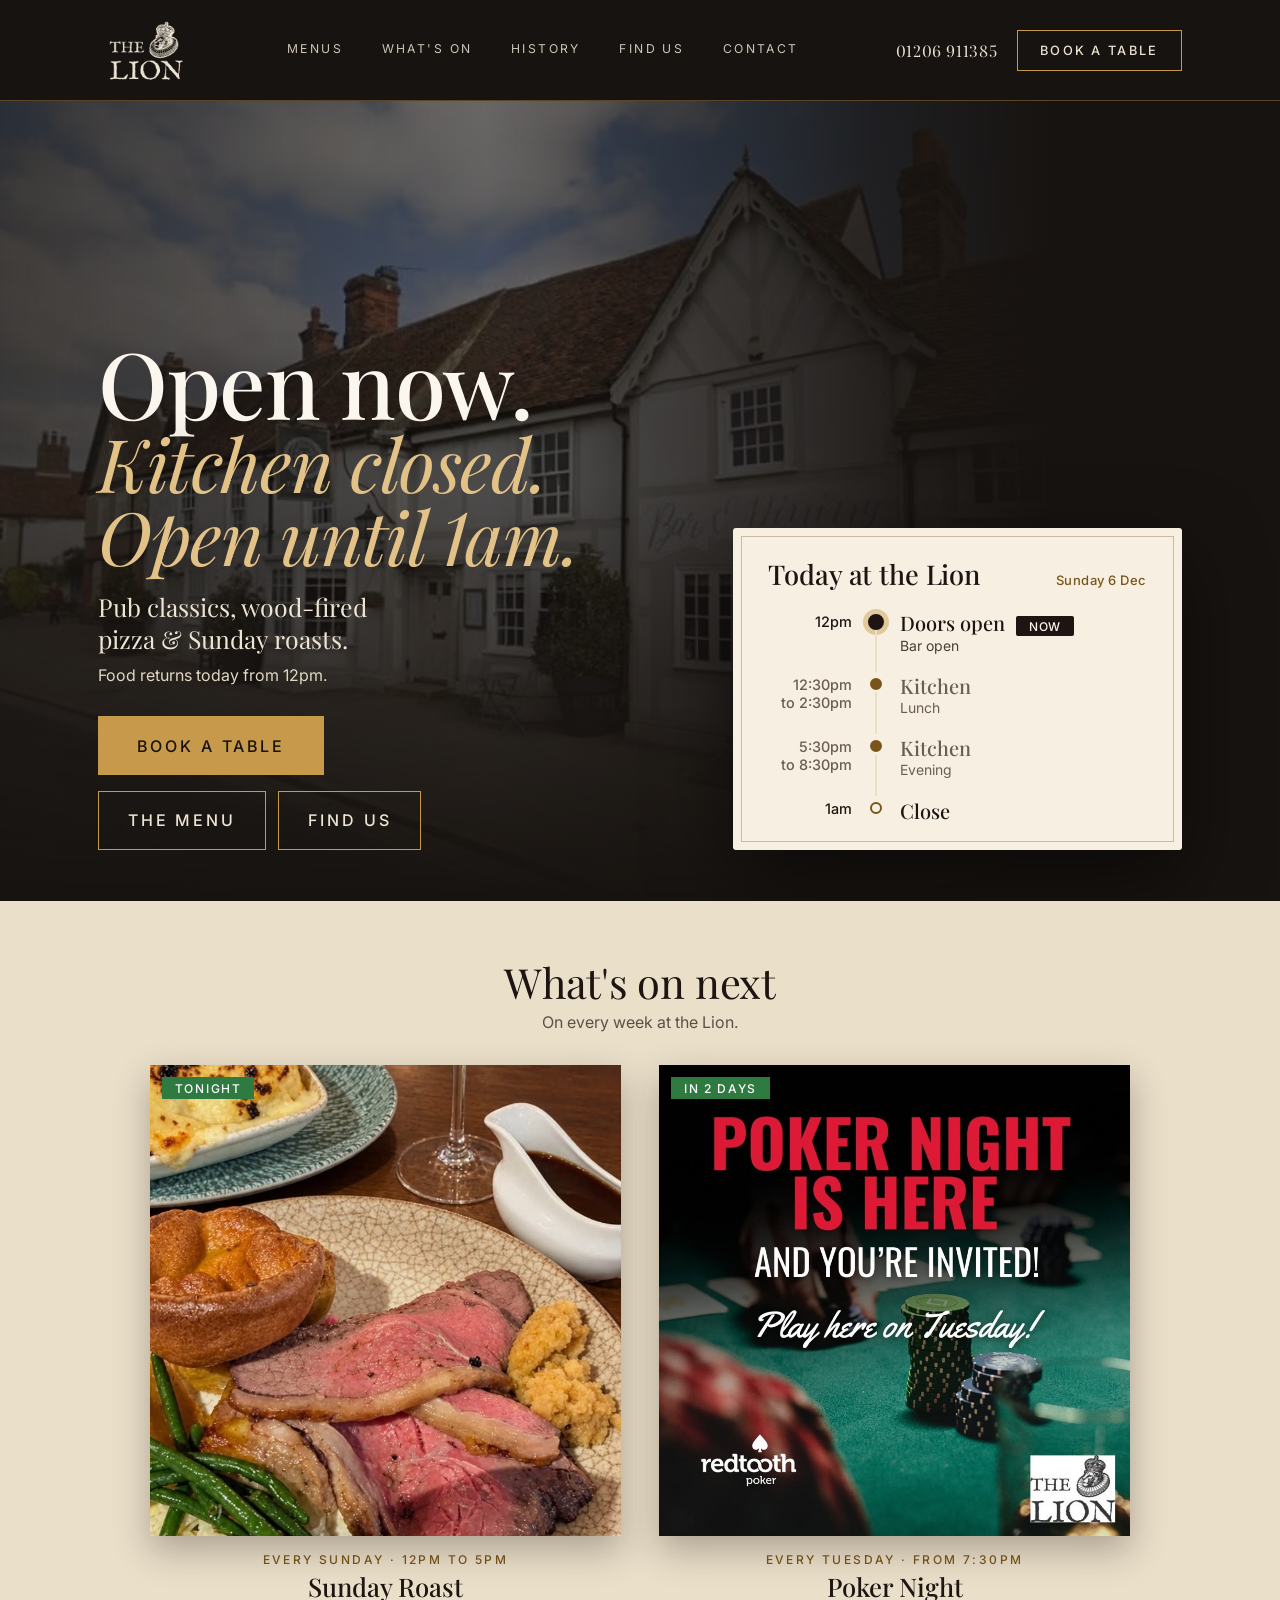
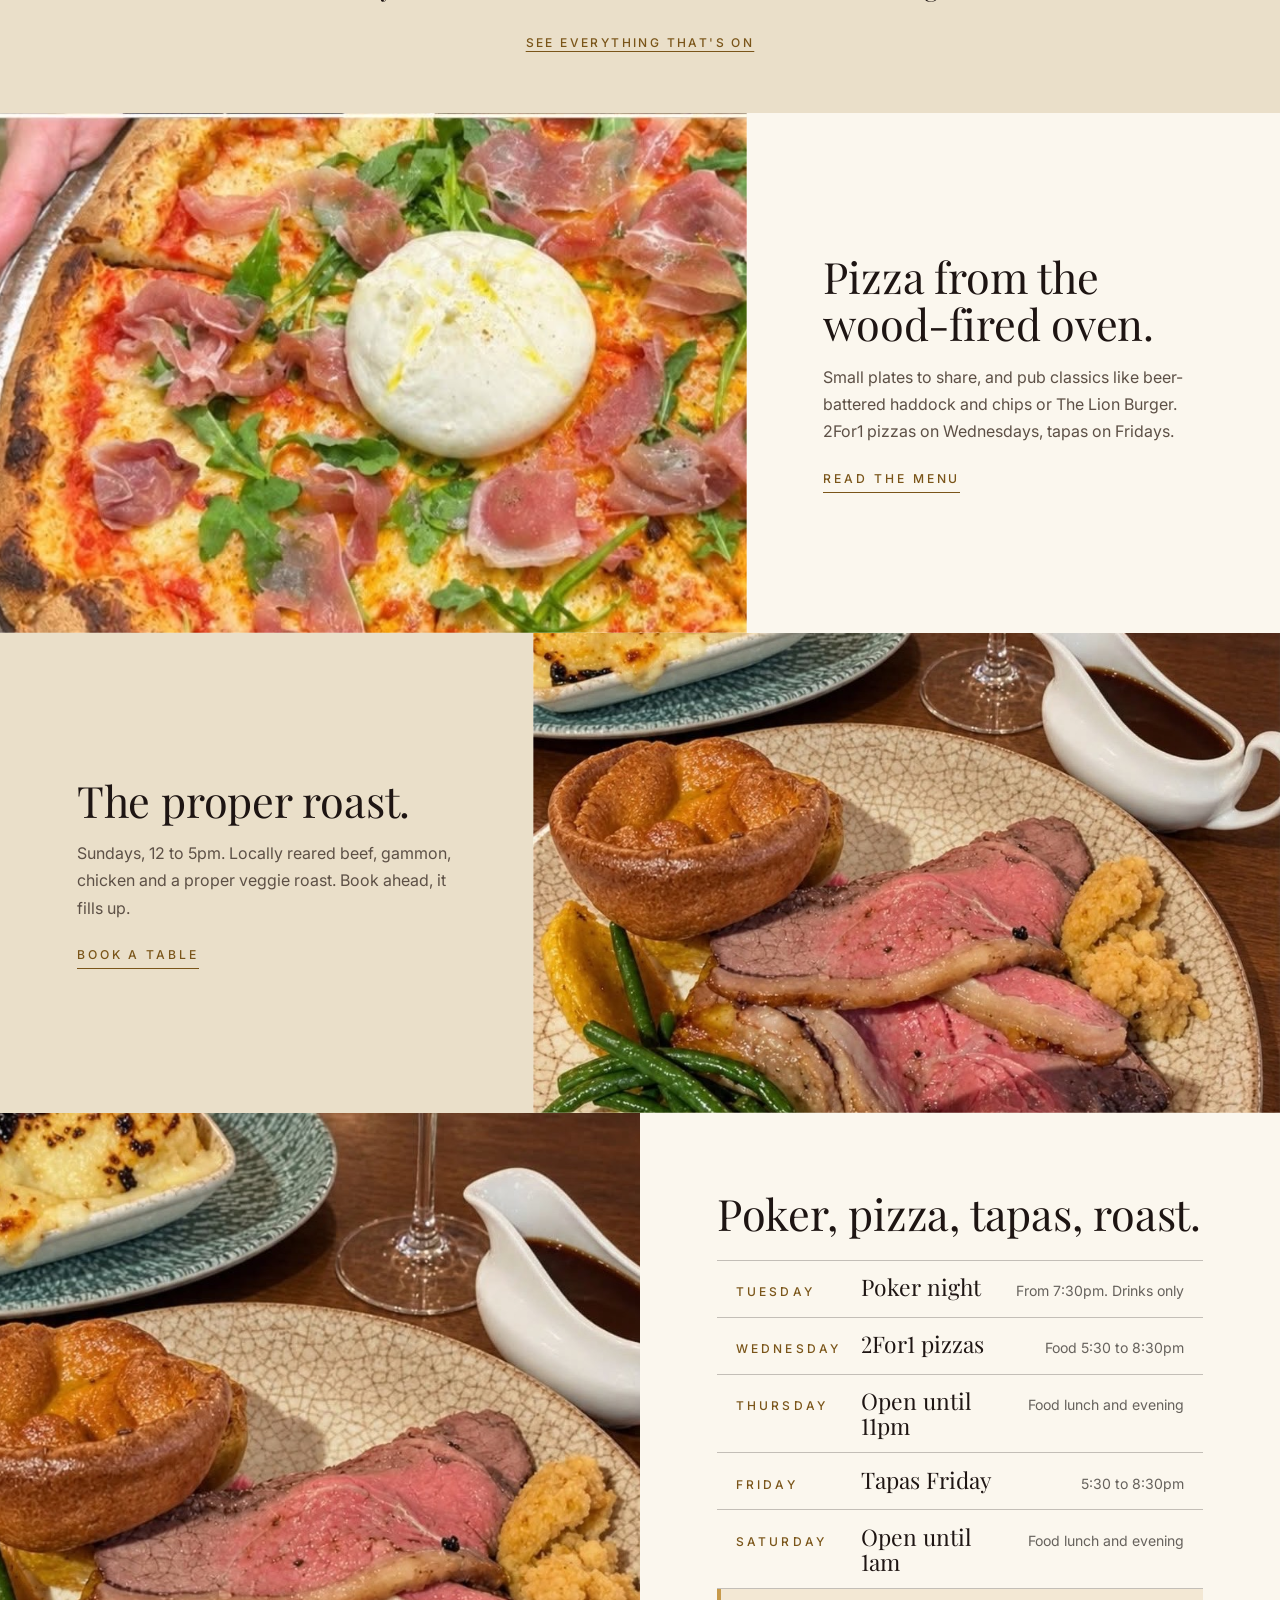
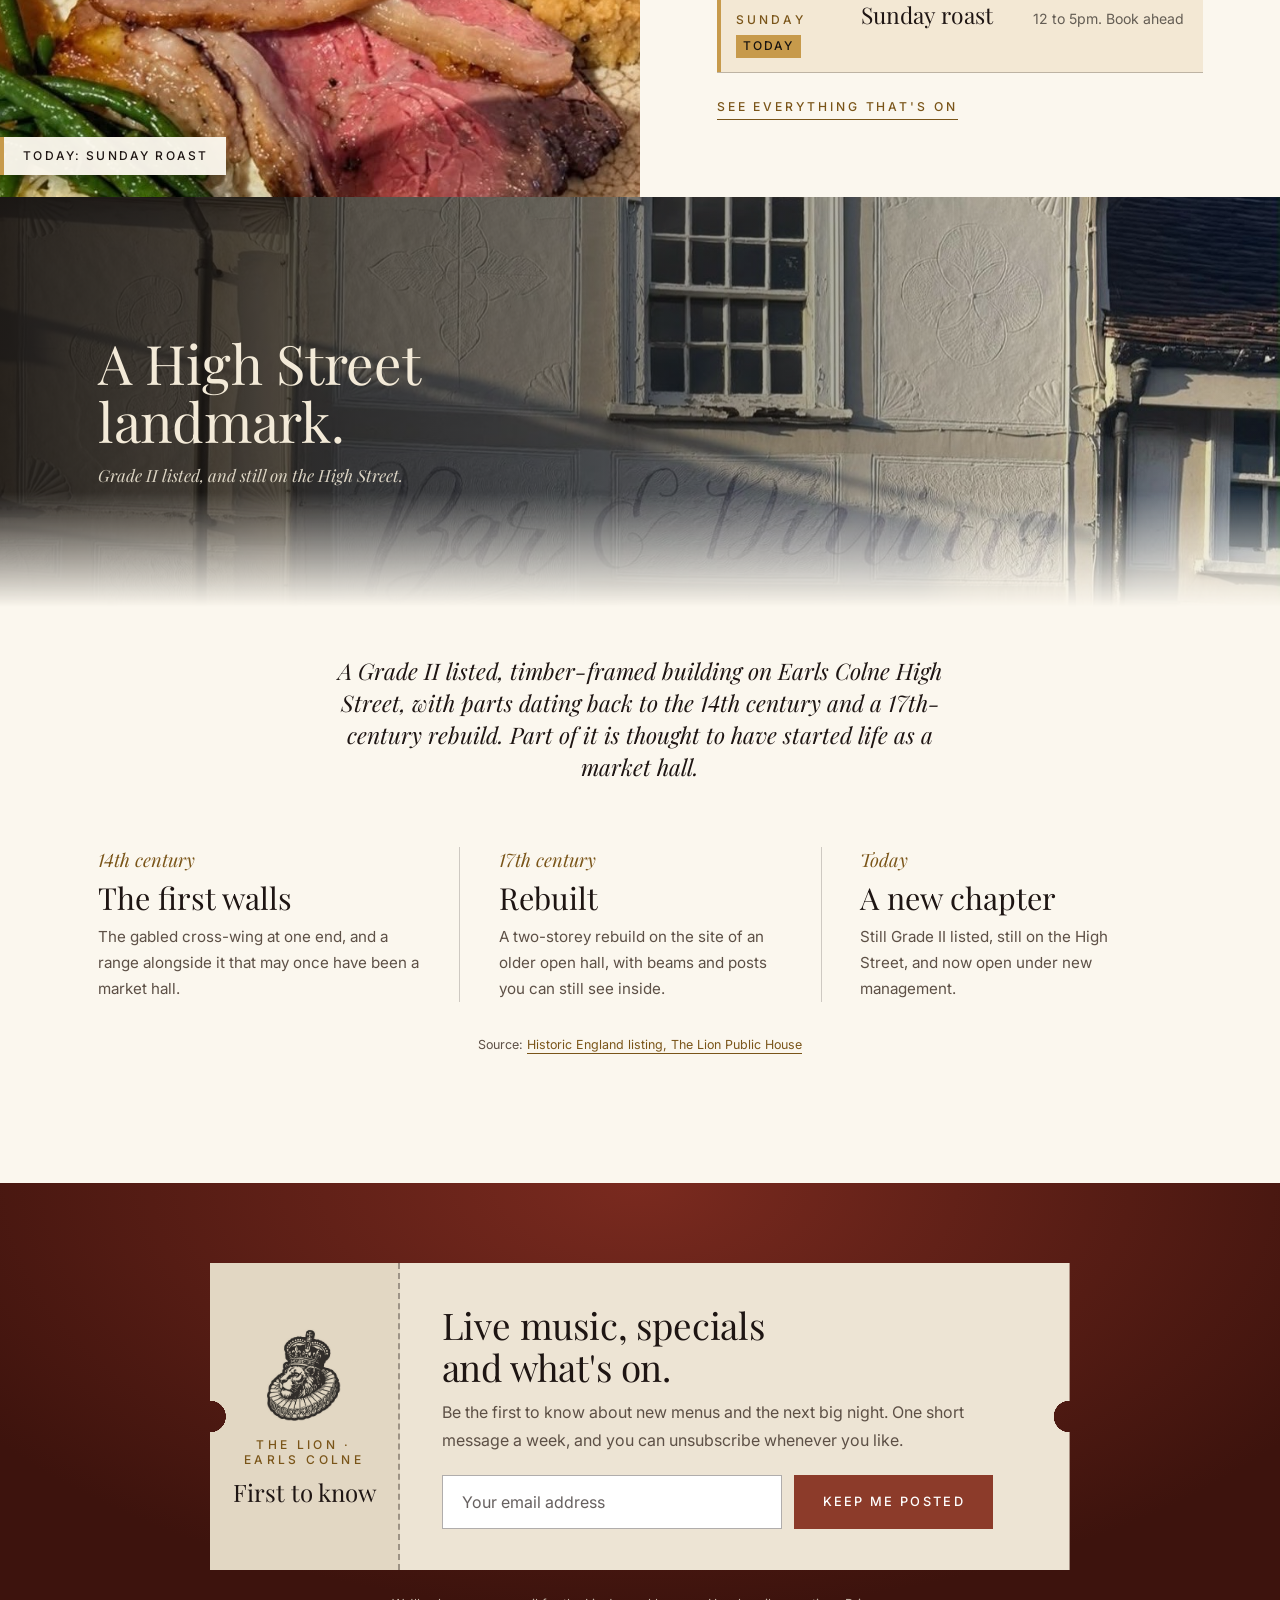
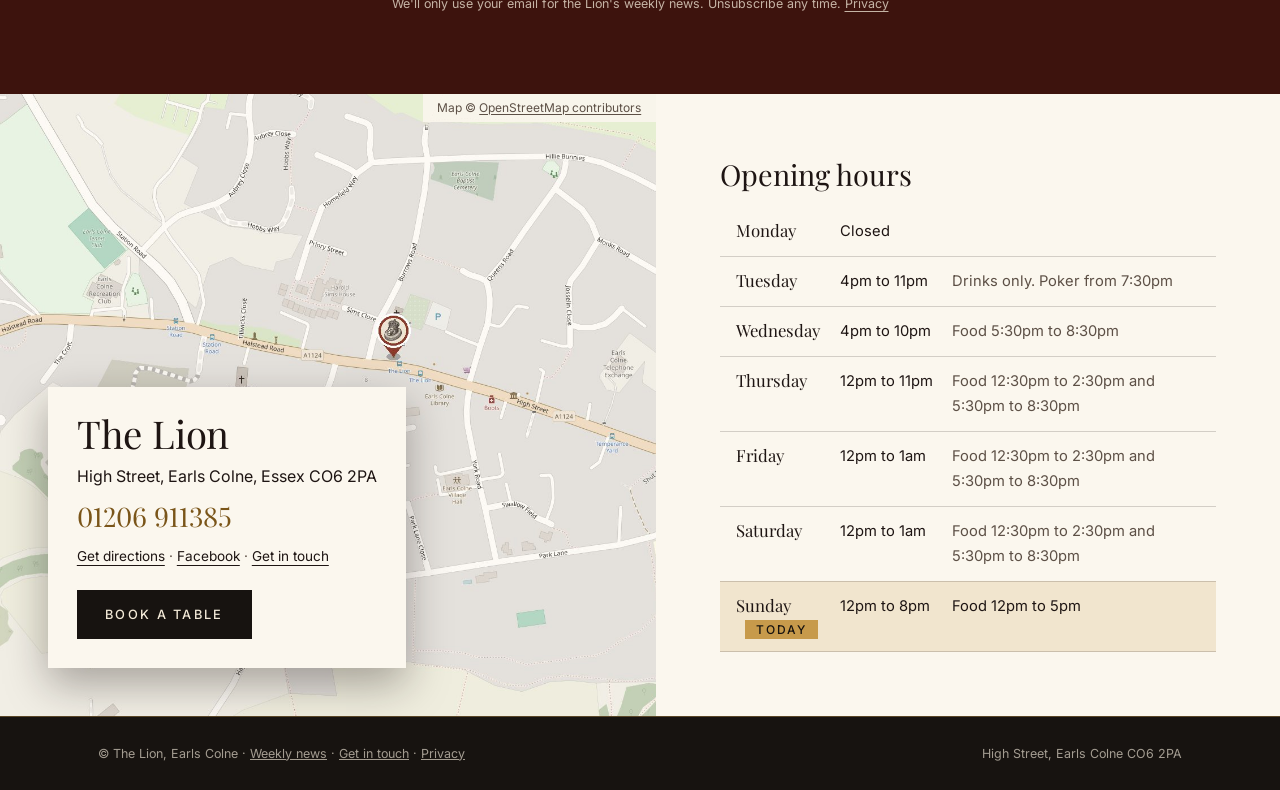
==== commit 37254466: "Posters back on the home page, no photo overlay, Book a table always visible on menus Co-Authored-By" ====
--- a/index.html
+++ b/index.html
@@ -21,7 +21,7 @@
 <link rel="preconnect" href="https://fonts.googleapis.com">
 <link rel="preconnect" href="https://fonts.gstatic.com" crossorigin>
 <link href="https://fonts.googleapis.com/css2?family=Playfair+Display:ital,wght@0,400;0,500;1,400&family=Inter:wght@400;500&display=swap" rel="stylesheet">
-<link rel="stylesheet" href="css/style.css?v=20261029161419">
+<link rel="stylesheet" href="css/style.css?v=20261029163156">
 </head>
 <body>
 
@@ -180,9 +180,9 @@
   </div>
 </div>
 
-<script src="js/data.js?v=20261029161419"></script>
-<script src="js/bar.js?v=20261029161419"></script>
-<script src="js/fx.js?v=20261029161419"></script>
-<script src="js/main.js?v=20261029161419"></script>
+<script src="js/data.js?v=20261029163156"></script>
+<script src="js/bar.js?v=20261029163156"></script>
+<script src="js/fx.js?v=20261029163156"></script>
+<script src="js/main.js?v=20261029163156"></script>
 </body>
 </html>
--- a/css/style.css
+++ b/css/style.css
@@ -497,27 +497,9 @@
 
 /* ---- Polish pass (29 Oct 2026): designed event cards, a warm grade on photos, lighter hero wash, finishing touches ---- */
 
-/* Event cards drawn from the event data, in the Lion's own style (instead of Facebook posters) */
-.ecard { aspect-ratio: 1 / 1; width: 100%; display: flex; flex-direction: column; align-items: center; justify-content: center; text-align: center; padding: clamp(1.4rem, 4vw, 2.4rem); position: relative; color: #f3ead8; }
-.ecard--plain { background: radial-gradient(90% 80% at 50% 0%, #2f241a, #171310 75%); }
-.ecard--party { background: radial-gradient(90% 120% at 50% 0%, #7a2a1f, #3d130d 70%); }
-.ecard::before { content: ""; position: absolute; inset: 10px; border: 1px solid rgba(227,194,136,.45); pointer-events: none; }
-.soon__pic .ecard__crest, .ecard__crest { width: 64px; height: 64px; aspect-ratio: auto; object-fit: contain; opacity: .95; margin-bottom: .3rem; }
-.ecard__day { font: 500 .8125rem var(--sans); letter-spacing: .3em; text-transform: uppercase; color: #e3c288; }
-.ecard__num { font: 500 clamp(4.2rem, 11vw, 7rem)/1 var(--serif); color: #fbf7ee; margin: .1rem 0; }
-.ecard--rec .ecard__num { font-size: clamp(2.4rem, 6vw, 3.4rem); margin: .3rem 0; }
-.ecard__mon { font: italic 400 1.3rem var(--serif); color: #e3c288; }
-.ecard__t { font: 500 clamp(1.3rem, 2.6vw, 1.7rem)/1.15 var(--serif); margin-top: 1rem; color: #f3ead8; max-width: 18ch; text-wrap: balance; }
-.ecard__m { margin-top: .5rem; font: 500 .875rem var(--sans); letter-spacing: .08em; color: #e2d7c3; }
-.ph--poster .ecard { width: min(100%, 420px); box-shadow: 0 14px 40px rgba(30,21,19,.3); }
-
-/* One warm grade over every photo band so the pictures sit together as a set */
-.ph--img { background-color: #d9a04c; background-blend-mode: soft-light; }
-
 /* Hero: let the building show, and warm it like dusk with the lights on */
 .today .hero__bg { filter: saturate(1) brightness(.95); }
 .today .hero__wash { background:
-  linear-gradient(rgba(227,170,90,.10), rgba(227,170,90,.10)),
   linear-gradient(90deg, rgba(23,19,16,.78) 0%, rgba(23,19,16,.56) 38%, rgba(23,19,16,.9) 68%, #171310 82%),
   linear-gradient(0deg, #171310 0%, rgba(23,19,16,.6) 24%, rgba(23,19,16,0) 52%); }
 @media (max-width: 880px) { .today .hero__wash { background: linear-gradient(0deg, #171310 0%, rgba(23,19,16,.84) 50%, rgba(23,19,16,.5) 100%); } }
@@ -535,3 +517,6 @@
 
 h1, h2, h3 { text-wrap: balance; }
 .page h2.sec { font: 500 1.5rem/1.2 var(--serif); margin: 2.4rem 0 1rem; color: var(--ink); }
+
+/* Book a table stays in view while you read a menu in the home page panel (it used to sit at the very bottom of a long scroll). */
+.panel__box > .btn[data-book] { position: sticky; bottom: 0; display: block; margin: 1.4rem 0 0; box-shadow: 0 -14px 24px -4px rgba(237,228,212,.96), 0 -1px 0 rgba(23,19,16,.12); }
